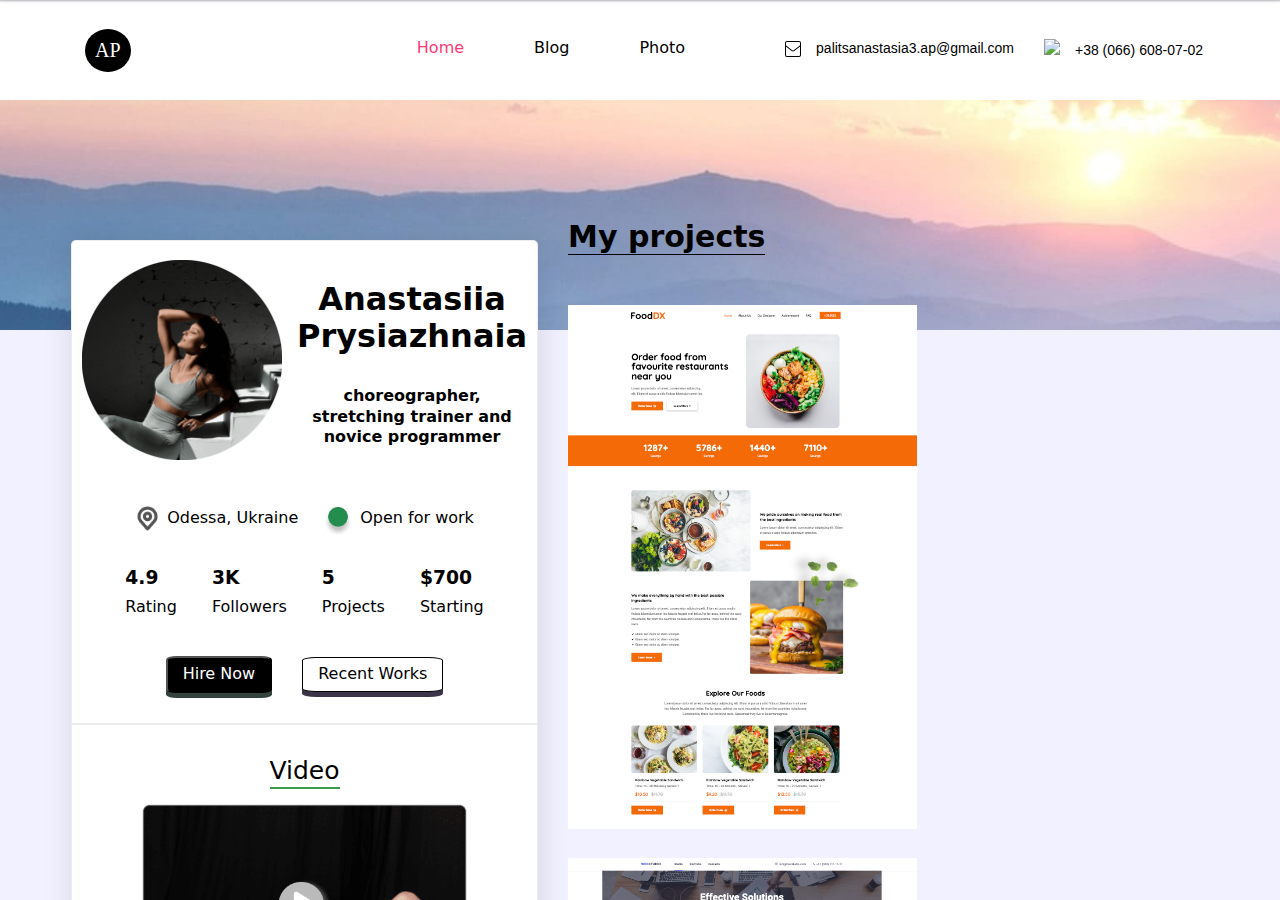
==== index.html @ 4d272695 "final 7.2" ====
<!DOCTYPE html>
<html lang="en">
  <head>
    <meta charset="UTF-8" />
    <meta http-equiv="X-UA-Compatible" content="IE=edge" />
    <meta name="viewport" content="width=device-width, initial-scale=1.0" />
    <link rel="stylesheet" href="./css/main.css" />
    <link
      rel="stylesheet"
      href="https://cdnjs.cloudflare.com/ajax/libs/modern-normalize/1.0.0/modern-normalize.min.css"
    />
    <title>MY BLOG</title>
    <link rel="preconnect" href="https://fonts.googleapis.com" />
    <link rel="preconnect" href="https://fonts.gstatic.com" crossorigin />
    <link
      href="https://fonts.googleapis.com/css2?family=Roboto:wght@400;500&display=swap"
      rel="stylesheet"
    />    
  </head>
  <body>
    <div class="wrapper">
      <header  class="header page-header">
        <div class="container burger-container container-header">
          <div class="container">
            <div class="container nav-container">
              <a href="./index.html" class="logo" >AP</a >
                <div class="menu">
                  <nav class="nav">
                    <ul class="nav-items">
                      <li class="nav-item">
                        <a class="nav-link active" href="./index.html"
                          >Home</a
                        >
                      </li>
                      <li class="nav-item">
                        <a class="nav-link" href="./blog.html">Blog</a>
                      </li>
                      <li class="nav-item">
                        <a class="nav-link" href="./photo.html">Photo</a>
                      </li>
                    </ul>
                  </nav>
                  <div class="contacts">
                    <ul class="contacts-icons">
                      <li class="contacts-icon">
                        <a
                          href="mailto:palitsanastasia3.ap@gmail.com"
                          class="contact-icon" >
                          <svg class="envelop icon" width="16" fill="#000000" viewBox="0 0 32.311 32.311" xmlns="http://www.w3.org/2000/svg"><g id="SVGRepo_bgCarrier" stroke-width="0"></g><g id="SVGRepo_iconCarrier"> <g transform="translate(-224.531 -194.157)"> <path d="M252.782,196.157a2.062,2.062,0,0,1,2.06,2.06v24.191a2.062,2.062,0,0,1-2.06,2.06H228.591a2.063,2.063,0,0,1-2.06-2.06V198.217a2.063,2.063,0,0,1,2.06-2.06h24.191m0-2H228.591a4.06,4.06,0,0,0-4.06,4.06v24.191a4.06,4.06,0,0,0,4.06,4.06h24.191a4.06,4.06,0,0,0,4.06-4.06V198.217a4.06,4.06,0,0,0-4.06-4.06Z"></path> <path d="M240.687,215.205a4.478,4.478,0,0,1-2.729-.922l-13.011-9.943,1.215-1.59,13.01,9.944a2.5,2.5,0,0,0,3.03,0l12.853-9.826,1.215,1.59-12.853,9.825A4.492,4.492,0,0,1,240.687,215.205Z"></path> </g> </g></svg>                
                          <span>palitsanastasia3.ap@gmail.com</span> </a>
                      </li>
                      <li class="contacts-icon">
                        <a href="tel:+380666080702" class="contact-icon">
                         <img class="icon" height="22" src="https://img.icons8.com/ios/50/null/apple-phone.png"/>
                          <span>
                            +38 (066) 608-07-02
                          </span> </a>
                      </li>
                    </ul>
                  </div>
                </div>
            </div>
            <!-- ---------------BURGER-------------------------- -->
            <div class="header-menu-container">
              <button
              class="menu-toggle js-open-menu"
              aria-expanded="false"
              aria-controls="mobile-menu"
            >
              <svg
                width="24"
                height="24"
                fill="currentColor"
                viewBox="0 0 20 20"
                xmlns="http://www.w3.org/2000/svg"
              >
                <path
                  fill-rule="evenodd"
                  d="M3 5a1 1 0 011-1h12a1 1 0 110 2H4a1 1 0 01-1-1zM3 10a1 1 0 011-1h12a1 1 0 110 2H4a1 1 0 01-1-1zM3 15a1 1 0 011-1h12a1 1 0 110 2H4a1 1 0 01-1-1z"
                  clip-rule="evenodd"
                ></path>
              </svg>
            </button>
            </div>
          <!-- ---------------BURGER-------------------------- --> 
          </div>
        </div>
      </header>
      <main class="bg-sun">
        <div class="container">
          <div class="flex-container">
          <section class="section-profile">
            <div class="profile-container">
              <div class="profile">
                <div class="header">
                  <div class="all-description">
                    <div class="flex">
                      <img src="./home/img/avatar.png" alt="avatar" class="avatar" width="200" height="200"/>
                      <div class="description">
                        <h1 class="name">Anastasiia Prysiazhnaia</h1>
                        <h4 class="job">choreographer, stretching trainer and novice programmer</h4>
                      </div>
                    </div>
                    <div class="block">
                      <div class="block-1">
                        <img
                          src="./home/icons/akar-icons_location.png"
                          alt="place"
                          class="local"
                        />
                        <p class="city">Odessa, Ukraine</p>
                      </div>
                      <div class="block-1">
                        <img
                          src="./home/icons/Ellipse 2.png"
                          alt="green circle"
                          class="condition"
                        />
                        <p class="work">Open for work</p>
                      </div>
                    </div>
                  </div>
                </div>
              </div>
              <div class="content-container">
                <div class="buttons">
                  <div class="b1">
                    <h3 class="n1">4.9</h3>
                    <p class="t1">Rating</p>
                  </div>
                  <div class="b1">
                    <h3 class="n1">3K</h3>
                    <p class="t1">Followers</p>
                  </div>
                  <div class="b1">
                    <h3 class="n1">5</h3>
                    <p class="t1">Projects</p>
                  </div>
                  <div class="b1">
                    <h3 class="n1">$700</h3>
                    <p class="t1">Starting</p>
                  </div>
                </div>
    
                <div class="btns">
                  <button type="button" class="hire" data-modal-open >Hire Now</button>
                 <a target="_blank" href="https://github.com/Anastasia-front?tab=repositories"> <button class="recent" type="button">Recent Works</button></a>
                </div>
                <div class="video-about">
                  <h3 class="title" id="video">Video</h3>
                  <a href="#" onclick="return false;">
                    <div class="img">
                      <img src="./home/img/under-vid.png" alt="background" class="img1"/>
                      <img src="./home/icons/Ellipse 1.png" alt="grey round" class="round" />
                      <img src="./home/icons/bi_play-fill.png" alt="play" class="triangle" />
                    </div>
                  </a>
                  <h3 class="title">About me</h3>
                  <p class="text">
                    I recently decided to end my career as a choreographer and
                    decided to start a new stage in my life that will give me
                    everything I want: a fixed work schedule, decent pay, career
                    opportunities and most importantly, an occupation that I
                    enjoy. <b><a href="./about.html">Read More</a> </b>
                  </p>
                </div>
                <div class="contacts">
                  <h3 class="title">Contact me</h3>
                  <div class="contact">
                     <div class="phone contacts-icon">
                      <a href="tel:+380666080702" class="contact-icon">
                        <img class="icon" height="22" src="https://img.icons8.com/ios/50/null/apple-phone.png"/>
                        <span>
                          +38 (066) 608-07-02
                        </span> </a>
                  </div>
                  <div class="email contacts-icon">
                    <a
                          href="mailto:palitsanastasia3.ap@gmail.com"
                          class="contact-icon" >
                          <svg class="icon" width="16" fill="#000000" viewBox="0 0 32.311 32.311" xmlns="http://www.w3.org/2000/svg"><g id="SVGRepo_bgCarrier" stroke-width="0"></g><g id="SVGRepo_iconCarrier"> <g transform="translate(-224.531 -194.157)"> <path d="M252.782,196.157a2.062,2.062,0,0,1,2.06,2.06v24.191a2.062,2.062,0,0,1-2.06,2.06H228.591a2.063,2.063,0,0,1-2.06-2.06V198.217a2.063,2.063,0,0,1,2.06-2.06h24.191m0-2H228.591a4.06,4.06,0,0,0-4.06,4.06v24.191a4.06,4.06,0,0,0,4.06,4.06h24.191a4.06,4.06,0,0,0,4.06-4.06V198.217a4.06,4.06,0,0,0-4.06-4.06Z"></path> <path d="M240.687,215.205a4.478,4.478,0,0,1-2.729-.922l-13.011-9.943,1.215-1.59,13.01,9.944a2.5,2.5,0,0,0,3.03,0l12.853-9.826,1.215,1.59-12.853,9.825A4.492,4.492,0,0,1,240.687,215.205Z"></path> </g> </g></svg>                
                          <span>palitsanastasia3.ap@gmail.com</span> </a>
                  </div>
                  </div>
                  <div class="icons">
                    <a href="https://www.instagram.com/nastia_stretching/" target="_blank" rel="noopener noreferrer"  ><img class="pic" src="./home/icons/instagram.png" alt="label instagram"/></a>
                    <a href="https://t.me/nastia_stretching" target="_blank" rel="noopener noreferrer" > <img class="pic" src="./home/icons/telegram (1).png" alt="label telegram"  /></a>
                    <a href="https://api.whatsapp.com/send?phone=380666080702&text=%D0%94%D0%BE%D0%B1%D1%80%D1%8B%D0%B9%20%D0%B4%D0%B5%D0%BD%D1%8C%2C%20%D1%8F%20%D0%BF%D0%BE%20%D0%BF%D0%BE%D0%B2%D0%BE%D0%B4%D1%83..." target="_blank" rel="noopener noreferrer" ><img class="pic" src="./home/icons/whatsapp.png" alt="label whatsapp" /></a>
                    <a href="http://www.linkedin.com/in/%D0%B0%D0%BD%D0%B0%D1%81%D1%82%D0%B0%D1%81%D0%B8%D1%8F-%D0%BF%D1%80%D0%B8%D1%81%D1%8F%D0%B6%D0%BD%D0%B0%D1%8F-b425a517a" target="_blank" rel="noopener noreferrer" ><img class="pic" src="./home/icons/linkedin.png" alt="label linkedin" /></a>
                  </div>
                </div>
              </div>
            </div>
          </section>
          <section class="my-projects">
                <h4 class="my-projects__title">My projects</h4>
              <div class="projects-container">
                <a href="https://anastasia-front.github.io/Food-website/" target="_blank" rel="noopener noreferrer"  ><img src="./home/img/food-website.png" alt="another page" class="i"  /></a>
                <a href="https://anastasia-front.github.io/goit-markup-hw-07/" target="_blank" rel="noopener noreferrer" ><img src="./home/img/go-it.png" alt="lending page" class="i" /></a>
                <a href="./index-ess.html" target="_blank" rel="noopener noreferrer"  ><img src="./home/img/ess.png" alt="another page" class="i"  /></a>
                <a href="./adapt.html" target="_blank" rel="noopener noreferrer" ><img src="./home/img/Untitled.png" alt="lending page" class="i" /></a>
              </div>
            </div>
          </section>
          <section class="spoiler one" >
            <div class="spoiler__container">
              <div class="spoiler__item ">
                <div class="spoiler__title">What qualities do I have? </div>
                <div class="spoiler__text"><p>Since childhood, I have been very executive, attentive, responsible. </p> <p>Already in adolescence, she was distinguished by punctuality and developed mental abilities.</p> <p> Working for 5 years as a choreographer, she organized events, had excellent contact with parents and children, and also led the team (taking into account the opinion of each member).</p> </div>
              </div>
              <div class="spoiler__item">
                <div class="spoiler__title">What aspirations do I have? </div>
                <div class="spoiler__text"><p>Since I have a constant desire to develop, I want to learn something new every day - that's why I took up the development of a new profession. </p> <p>I really like to understand how everything works and understand all the ins and outs to the smallest detail - that's why I succeed in any business.</p> </div>
              </div>
              <div class="spoiler__item">
                <div class="spoiler__title">What makes me different from other people who want an internship/vacancy? </div>
                <div class="spoiler__text"><p> Firstly, I really want to become a programmer - so I will make every effort to acquire the necessary knowledge at the initial stage (and then, of course, I will always learn and develop).</p> <p>Secondly, I have excellent self-discipline - therefore I am a completely autonomous employee in the future, because I am self-taught and found all the solutions to problems on my own without a mentor (therefore, the initial stages have unstructured code, do not meet writing standards - but I am going to solve and improve this issue next time). </p> </div>
              </div>
            </div>
          </section>
          </div>
        </div>
      </main> 
    </div>

  <div class="backdrop is-hidden" data-modal>
    <div class="modal">
      <button class="close" type="button" data-modal-close>
        <svg fill="#000" height="20px" width="20px" version="1.1" id="Layer_1" xmlns="http://www.w3.org/2000/svg" xmlns:xlink="http://www.w3.org/1999/xlink" viewBox="0 0 512 512" enable-background="new 0 0 512 512" xml:space="preserve" stroke="#000"><g id="SVGRepo_bgCarrier" stroke-width="0"></g><g id="SVGRepo_iconCarrier"> <path d="M512,42.7L469.3,0l-128,128V0l-64,64l-0.1,170.8l170.8-0.1l64-64H384L512,42.7z M0,341.3h128L0,469.3L42.7,512l128-128v128 l64-64l0.1-170.8L64,277.3L0,341.3z"></path> </g></svg>
      </button>
        <h3 class="title">Your notification has been sent to me - I will be glad to be interviewed by you soon!) </h3>
    </div>
  </div>
  <script src="./js/modal.js"></script>
 <!-- ---------------BURGER-------------------------- -->

  <div class="menu-container js-menu-container" id="mobile-menu">
      <button class="menu-toggle js-close-menu">
        <svg fill="#000" height="20px" width="20px" version="1.1" id="Layer_1" xmlns="http://www.w3.org/2000/svg" xmlns:xlink="http://www.w3.org/1999/xlink" viewBox="0 0 512 512" enable-background="new 0 0 512 512" xml:space="preserve" stroke="#000"><g id="SVGRepo_bgCarrier" stroke-width="0"></g><g id="SVGRepo_iconCarrier"> <path d="M512,42.7L469.3,0l-128,128V0l-64,64l-0.1,170.8l170.8-0.1l64-64H384L512,42.7z M0,341.3h128L0,469.3L42.7,512l128-128v128 l64-64l0.1-170.8L64,277.3L0,341.3z"></path> </g></svg>
      </button>
      <ul class="mobile-menu">
        <li> 
          <ul class="burger-nav-items">
            <li class="burger-nav-item">
              <a href="./index.html" class="mobile-menu active">Home</a>
            </li>
            <li class="burger-nav-item">
              <a href="./blog.html" class="mobile-menu">Blog</a>
            </li>
            <li class="burger-nav-item">
              <a href="./photo.html" class="mobile-menu">Photo</a>
            </li>
          </ul>
        </li>
        <li>
          <ul class="burger-contacts-icons">
            <li class="burger-contacts-icon">
              <a href="tel:+380666080702" class="contact-icon">
                <img class="icon" height="24" src="https://img.icons8.com/ios/50/null/apple-phone.png"/>
                <span>
                  +38 (066) 608-07-02
                </span> </a></li>
            <li class="burger-contacts-icon">
              <a
                href="mailto:palitsanastasia3.ap@gmail.com"
                class="contact-icon"
                >
                <svg class="icon" width="18" fill="#000000" viewBox="0 0 32.311 32.311" xmlns="http://www.w3.org/2000/svg"><g id="SVGRepo_bgCarrier" stroke-width="0"></g><g id="SVGRepo_iconCarrier"> <g transform="translate(-224.531 -194.157)"> <path d="M252.782,196.157a2.062,2.062,0,0,1,2.06,2.06v24.191a2.062,2.062,0,0,1-2.06,2.06H228.591a2.063,2.063,0,0,1-2.06-2.06V198.217a2.063,2.063,0,0,1,2.06-2.06h24.191m0-2H228.591a4.06,4.06,0,0,0-4.06,4.06v24.191a4.06,4.06,0,0,0,4.06,4.06h24.191a4.06,4.06,0,0,0,4.06-4.06V198.217a4.06,4.06,0,0,0-4.06-4.06Z"></path> <path d="M240.687,215.205a4.478,4.478,0,0,1-2.729-.922l-13.011-9.943,1.215-1.59,13.01,9.944a2.5,2.5,0,0,0,3.03,0l12.853-9.826,1.215,1.59-12.853,9.825A4.492,4.492,0,0,1,240.687,215.205Z"></path> </g> </g></svg>                
                <span>palitsanastasia3.ap@gmail.com</span> </a>
            </li>
          </ul>
        </li>
        <li>
          <ul class="burger-svg-icons">
            <li>
              <a href="https://www.instagram.com/nastia_stretching/" target="_blank" rel="noopener noreferrer" class="pic" ><img height="40" width="40" src="./home/icons/instagram.png" alt="label instagram"/></a>
            </li>
            <li>
              <a href="https://t.me/nastia_stretching" target="_blank" rel="noopener noreferrer" class="pic"> <img height="40" width="40" src="./home/icons/telegram (1).png" alt="label telegram"  /></a>
            </li>
            <li>
              <a href="https://api.whatsapp.com/send?phone=380666080702&text=%D0%94%D0%BE%D0%B1%D1%80%D1%8B%D0%B9%20%D0%B4%D0%B5%D0%BD%D1%8C%2C%20%D1%8F%20%D0%BF%D0%BE%20%D0%BF%D0%BE%D0%B2%D0%BE%D0%B4%D1%83..." target="_blank" rel="noopener noreferrer" class="pic"><img height="40" width="40" src="./home/icons/whatsapp.png" alt="label whatsapp" /></a>
            </li>
            <li>
              <a href="http://www.linkedin.com/in/%D0%B0%D0%BD%D0%B0%D1%81%D1%82%D0%B0%D1%81%D0%B8%D1%8F-%D0%BF%D1%80%D0%B8%D1%81%D1%8F%D0%B6%D0%BD%D0%B0%D1%8F-b425a517a" target="_blank" rel="noopener noreferrer" class="pic"><img height="40" width="40" src="./home/icons/linkedin.png" alt="label linkedin" /></a>
            </li>
          </ul>
        </li>
      </ul>
  </div>

  <script
    defer
    src="https://cdnjs.cloudflare.com/ajax/libs/body-scroll-lock/3.1.5/bodyScrollLock.min.js"
    integrity="sha512-HowizSDbQl7UPEAsPnvJHlQsnBmU2YMrv7KkTBulTLEGz9chfBoWYyZJL+MUO6p/yBuuMO/8jI7O29YRZ2uBlA=="
    crossorigin="anonymous"
  ></script>
  <script defer src="js/mobile-menu.js"></script>
<!-- ---------------BURGER-------------------------- -->
  <script src="https://ajax.googleapis.com/ajax/libs/jquery/2.2.0/jquery.min.js"></script>
  <script src="./js/jquery.js"></script>
  </body>
</html>
---- css/main.css ----
.local {
  width: 25px;
}

.condition {
  width: 30px;
  margin-top: 7px;
}

.m1 {
  margin-top: 3px;
}

.flex-container {
  display: flex;
}

.section-profile,
.my-projects {
  margin-top: 10vh;
}

.section-profile {
  padding: 50px 0;
  max-width: -webkit-min-content;
  max-width: -moz-min-content;
  max-width: min-content;
}

.profile-container {
  display: flex;
  flex-direction: column;
  align-items: center;
  background-color: white;
  min-width: 300px;
  border: 1px solid rgba(0, 0, 0, 0.07);
  box-shadow: 2px 6px 31px rgba(0, 0, 0, 0.12);
  border-radius: 5px;
}

.flex,
.block,
.buttons {
  display: flex;
  justify-content: center;
  align-items: center;
  gap: 15px;
  padding: 10px;
}

.block-1 {
  display: flex;
  justify-content: center;
  align-items: center;
  padding: 10px 5px;
  gap: 7px;
}

.description,
.content-container .b1 {
  display: flex;
  flex-direction: column;
  gap: 10px;
}
.description .name,
.content-container .b1 .name {
  margin-top: 30px;
  text-align: center;
}
.description .job,
.content-container .b1 .job {
  line-height: 1.3;
  text-align: center;
}

.content-container {
  gap: 15px;
}

.b1 {
  padding: 0 10px;
}

.btns {
  display: flex;
  justify-content: center;
  align-items: center;
  gap: 30px;
  margin: 30px 0;
}
.btns .hire {
  padding: 7px 15px;
  background: #000;
  color: #fff;
  border-radius: 10%;
  box-shadow: 0 5px 0px #34443c;
}
.btns .hire:hover {
  top: 2px;
  box-shadow: 0 3px 0px #3c354a;
  background-color: #868686;
  color: #fff;
}
.btns .recent {
  padding: 7px 15px;
  background: #fff;
  border: 1px solid #000;
  color: #000;
  border-radius: 10%;
  box-shadow: 0 5px 0px #3c354a;
}
.btns .recent:hover {
  top: 2px;
  box-shadow: 0 3px 0px #34443c;
  background-color: #cfcfcf;
}

.video-about {
  display: flex;
  flex-direction: column;
  align-items: center;
  gap: 15px;
  padding: 20px 0;
  border-top: 2px solid var(--border);
  border-bottom: 2px solid var(--border);
}
.video-about .text {
  padding: 0 20px 20px;
}
.video-about .text b:active, .video-about .text b:hover, .video-about .text b:focus {
  text-decoration: underline;
}
.video-about a img:active, .video-about a img:hover, .video-about a img:focus {
  border-radius: 7px;
}

.img {
  position: relative;
  display: flex;
  justify-content: center;
  align-items: center;
}

.img1 {
  width: 70%;
  z-index: 1;
}

.round,
.triangle {
  position: absolute;
  top: 50%;
  left: 50%;
  transform: translate(-50%, -50%);
  z-index: 2;
  width: 55px;
}

.triangle {
  width: 45px;
}

.content-container .contacts,
.content-container .contact {
  margin: 30px 20px;
  display: flex;
  flex-direction: column;
  align-items: center;
  gap: 10px;
}
.content-container .contacts .title,
.content-container .contact .title {
  text-align: center;
}
.content-container .contacts .phone,
.content-container .contacts .email,
.content-container .contact .phone,
.content-container .contact .email {
  display: flex;
  gap: 10px;
  justify-content: start;
}
.content-container .contacts .icons,
.content-container .contact .icons {
  display: flex;
  gap: 30px;
  justify-content: center;
}

.icons .pic {
  width: 35px;
}

.contact-icon .envelop {
  margin-top: 2px;
}

.phone .svg-phone {
  margin-left: -3px;
}

.video-about .title {
  border-bottom: 2px solid var(--grass-green);
}

.contacts .title {
  border-bottom: 3px solid var(--grass-green);
  margin: 0;
  width: 130px;
}

.my-projects {
  display: flex;
  flex-direction: column;
  gap: 10px;
  justify-content: start;
  align-items: flex-start;
  margin-left: 30px;
}

.projects-container a img:active, .projects-container a img:hover, .projects-container a img:focus {
  border-radius: 0;
}

.my-projects__title {
  border-bottom: 1px solid var(--black);
  font-size: 25px;
}

.projects-container {
  display: flex;
  gap: 29px;
  justify-content: start;
  align-items: center;
  flex-wrap: wrap;
}
.projects-container a {
  flex-basis: calc((100% - 50px) / 2);
}

.spoiler {
  margin: 50px 0 0 30px;
  width: 87.7%;
  padding-bottom: 70px;
}

.spoiler__container {
  border: 1px solid #000;
  padding: 1vw;
  margin: 0 auto;
}

.spoiler__item {
  margin: 1vw 0;
}

.spoiler__title {
  font-family: serif;
  font-size: 1.7rem;
  line-height: 2rem;
  position: relative;
  padding: 0 0 0 7%;
  cursor: pointer;
}

.spoiler__title::before,
.spoiler__title::after {
  content: "";
  width: 3%;
  height: 1%;
  background-color: #000;
  position: absolute;
  top: 20px;
}

.spoiler__title::before {
  transform: rotate(40deg);
  left: 0;
}

.spoiler__title::after {
  transform: rotate(-40deg);
  left: 2.2%;
}

.spoiler__text {
  display: none;
  padding: 3% 0 0 0;
}

.spoiler__text p {
  text-indent: 5%;
  padding: 1%;
  font-family: Verdana, Geneva, Tahoma, sans-serif;
}

.spoiler__title.spoiler-active {
  color: #145635;
  text-shadow: rgba(52, 68, 60, 0.3647058824) 3px 3px 7px;
}

.spoiler__title.spoiler-active::before,
.spoiler__title.spoiler-active::after {
  background-color: #26985f;
  box-shadow: #34443c 3px 3px 7px;
}

.spoiler__title.spoiler-active::before {
  transform: rotate(-40deg);
}

.spoiler__title.spoiler-active::after {
  transform: rotate(40deg);
}

@media screen and (max-width: 427px) {
  .section-profile {
    width: 280px;
  }
  .flex,
.block {
    flex-direction: column;
    gap: 3px;
  }
  .buttons {
    flex-wrap: wrap;
    gap: 10px;
  }
  .buttons .b1 {
    flex-basis: calc((100% - 90px) / 2);
  }
  .description {
    gap: 20px;
  }
  .name,
.job {
    margin: 0;
  }
  .block-1 {
    padding: 0;
  }
  .video-about {
    margin: 0 6px;
  }
  .video-about .text {
    width: 90%;
  }
}
@media screen and (max-width: 767px) {
  .flex-container {
    flex-direction: column;
    gap: 0;
  }
  .i {
    width: 330px;
  }
}
@media screen and (min-width: 768px) {
  .my-projects {
    margin-top: 80px;
  }
  .i {
    width: 349px;
  }
  .spoiler {
    margin: -1000px 0 0 1px;
    width: 52.5%;
    padding-bottom: 800px;
  }
}
@media screen and (min-width: 100px) and (max-width: 428px) {
  .i {
    width: 280px;
  }
  .spoiler {
    width: 100%;
    margin: 30px 0 0 0;
  }
}
@media screen and (min-width: 1200px) {
  .my-projects {
    margin-top: 80px;
  }
  .my-projects__title {
    font-size: 30px;
  }
  .spoiler {
    margin: -30px 0 0 1px;
    width: 99.8%;
    padding-bottom: 50px;
  }
}
@media screen and (max-width: 427px) {
  .my-projects {
    margin: 0;
  }
  .i {
    width: 300px;
  }
}
@media screen and (min-width: 428px) and (max-width: 767px) {
  .my-projects {
    margin: 0 3px;
  }
  .i {
    width: 370px;
  }
  .spoiler {
    margin: 50px 0 0 3px;
    width: 98.4%;
    padding-bottom: 70px;
  }
}
.header.blog {
  background: var(--bg-violet);
}

.grid {
  margin-top: 100px;
  display: flex;
  flex-direction: column;
  gap: 30px;
  align-items: start;
}
@media screen and (min-width: 768px) {
  .grid {
    margin-top: 50px;
  }
}
.grid a img:active, .grid a img:hover, .grid a img:focus {
  border-radius: 12px;
}

@media screen and (min-width: 768px) {
  .grid__header {
    font-size: 40px;
  }
}

.grid__big .image {
  width: 100%;
}
@media screen and (min-width: 768px) {
  .grid__big {
    display: flex;
    gap: 30px;
  }
  .grid__big .image {
    width: 106%;
  }
  .grid__big .main__text {
    margin-left: 30px;
  }
}
@media screen and (min-width: 1200px) {
  .grid__big .image {
    width: 110%;
  }
  .grid__big .main__text {
    margin: 0px 70px;
    width: 40%;
  }
}

.items__img {
  width: 100%;
}

@media screen and (min-width: 1200px) {
  .text__data {
    font-size: 20px;
    margin: 30px 0;
  }
  .text__title.title {
    font-size: 35px;
    margin-bottom: 20px;
  }
  .text__subtitle {
    font-size: 25px;
  }
}
/* --------------------BLOCKS---------------------------- */
.data {
  color: #888888;
  text-transform: uppercase;
}

.title {
  font-size: 24px;
  font-weight: 500;
  margin-top: 10px;
  line-height: 1.3;
}
@media screen and (min-width: 768px) {
  .title {
    padding: 0;
  }
}
@media screen and (min-width: 1200px) {
  .title {
    font-size: 25px;
  }
}

.subtitle {
  color: #888888;
  margin: 10px 0 30px 0;
  padding: 10px 0 0 0;
  line-height: 1.2;
}

.text {
  margin: 0;
  padding: 0;
}

@media screen and (min-width: 768px) {
  .items {
    display: flex;
    flex-wrap: wrap;
    gap: 20px;
  }
}

@media screen and (min-width: 768px) {
  .items__item {
    flex-basis: calc((100% - 20px) / 2);
  }
}
@media screen and (min-width: 1200px) {
  .items__item {
    flex-basis: calc((100% - 40px) / 3);
  }
}

.container .sidebar {
  position: fixed;
  top: 70px;
  left: 0px;
  width: 26%;
  height: 100vh;
  background: var(--light-green);
}
@media screen and (min-width: 428px) {
  .container .sidebar {
    width: 20%;
  }
}
@media screen and (min-width: 768px) {
  .container .sidebar {
    top: 100px;
    width: 22%;
  }
}
@media screen and (min-width: 1200px) {
  .container .sidebar {
    width: 20%;
  }
}

.sidebar__menu {
  margin: 7px 3px;
  margin-top: 60px;
}
@media screen and (min-width: 428px) {
  .sidebar__menu {
    margin: 10px 5px;
    margin-top: 50px;
  }
}
@media screen and (min-width: 768px) {
  .sidebar__menu {
    margin: 40px 10px;
  }
}
@media screen and (min-width: 1200px) {
  .sidebar__menu {
    margin: 55px 20px;
  }
}

.sidebar__link {
  font-family: serif;
  color: var(--green);
  font-size: 16px;
  text-transform: uppercase;
  line-height: 1.5;
  text-decoration: none;
}
.sidebar__link:active, .sidebar__link:hover, .sidebar__link:focus {
  color: var(--black);
  text-shadow: none;
}
@media screen and (min-width: 428px) {
  .sidebar__link {
    font-size: 20px;
    line-height: 1.7;
  }
}
@media screen and (min-width: 768px) {
  .sidebar__link {
    font-size: 25px;
    line-height: 2;
  }
}
@media screen and (min-width: 1200px) {
  .sidebar__link {
    font-size: 28px;
    line-height: 1.5;
  }
}

.photo-active {
  text-shadow: var(--text-shadow-black);
  color: var(--white);
  text-transform: uppercase;
}

.sidebar__list li:not(:last-child) {
  margin: 0 0 10px 0;
}
@media screen and (min-width: 428px) {
  .sidebar__list li:not(:last-child) {
    margin: 0 0 15px 0;
  }
}
@media screen and (min-width: 768px) {
  .sidebar__list li:not(:last-child) {
    margin: 0 0 20px 0;
  }
}
@media screen and (min-width: 1200px) {
  .sidebar__list li:not(:last-child) {
    margin: 0 0 30px 0;
  }
}

.sidebar__list {
  text-align: center;
  display: flex;
  flex-direction: column;
  gap: 90px;
}
@media screen and (min-width: 428px) {
  .sidebar__list {
    gap: 100px;
  }
}
@media screen and (min-width: 768px) {
  .sidebar__list {
    font-size: 25px;
  }
}
@media screen and (min-width: 1200px) {
  .sidebar__list {
    font-size: 30px;
  }
}
@media screen and (max-width: 600px) {
  .sidebar__list li {
    transform: rotate(-90deg);
  }
}

.header.blog {
  background: var(--bg-violet);
}

.photo__title {
  font-size: 30px;
  color: #890;
  text-shadow: 2px 1px black;
  margin: 80px 0 0 80px;
  border-bottom: 3px solid #890;
  padding-bottom: 15px;
}
@media screen and (min-width: 428px) {
  .photo__title {
    margin: 80px 0 0 110px;
  }
}
@media screen and (min-width: 768px) {
  .photo__title {
    font-size: 45px;
    margin: 10px 0 0 160px;
  }
}
@media screen and (min-width: 1200px) {
  .photo__title {
    font-size: 50px;
    margin: 7px 0 0 220px;
  }
}

.photo__subtitle {
  color: rgb(169, 185, 41);
  font-size: 25px;
  text-shadow: 2px 1px rgb(75, 75, 75);
  margin: 10px 0 0 80px;
  padding-bottom: 15px;
  border-bottom: 2px solid rgb(169, 185, 41);
}
@media screen and (min-width: 428px) {
  .photo__subtitle {
    margin: 10px 0 0 110px;
  }
}
@media screen and (min-width: 768px) {
  .photo__subtitle {
    font-size: 35px;
    margin: 10px 0 0 160px;
  }
}
@media screen and (min-width: 1200px) {
  .photo__subtitle {
    font-size: 40px;
    margin: 10px 0 0 220px;
  }
}

.gallery__subtitle {
  margin: 20px 0 20px 10px;
  padding: 5px 0;
  text-align: center;
  text-transform: uppercase;
  color: rgb(204, 213, 131);
  font-size: 15px;
  text-shadow: 1px 0px gray;
  border-top: 2px solid rgb(169, 185, 41);
  border-bottom: 2px solid rgb(169, 185, 41);
}
@media screen and (min-width: 768px) {
  .gallery__subtitle {
    margin: 20px 0 20px 5px;
    font-size: 25px;
  }
}
@media screen and (min-width: 1200px) {
  .gallery__subtitle {
    margin: 20px 0 20px 15px;
    font-size: 30px;
  }
}

.photo {
  margin: 70px 0 10px 0;
}
@media screen and (min-width: 428px) {
  .photo {
    margin: 20px 0 15px -45px;
    padding-top: 10px;
    width: 120%;
  }
}
@media screen and (min-width: 768px) {
  .photo {
    margin: 30px 0 20px 0;
    width: 100%;
  }
}
@media screen and (min-width: 1200px) {
  .photo {
    margin: 50px 0 30px 0;
  }
}

.photo__gallery {
  margin: 0 5px 0 75px;
}
@media screen and (min-width: 428px) {
  .photo__gallery {
    margin: 0 5px 0 105px;
  }
}
@media screen and (min-width: 768px) {
  .photo__gallery {
    margin: 0 5px 0 155px;
  }
}
@media screen and (min-width: 1200px) {
  .photo__gallery {
    margin: 0 5px 0 205px;
  }
}

.gallery__items {
  display: grid;
  gap: 5px;
}
@media screen and (min-width: 428px) {
  .gallery__items {
    gap: 7px;
  }
}
@media screen and (min-width: 768px) {
  .gallery__items {
    gap: 10px;
    grid-template-columns: repeat(auto-fit, minmax(200px, 1fr));
  }
}
@media screen and (min-width: 1200px) {
  .gallery__items {
    gap: 12px;
    grid-template-columns: repeat(auto-fit, minmax(300px, 1fr));
  }
}

.gallery__item img {
  width: 100%;
  height: 100%;
  -o-object-fit: cover;
     object-fit: cover;
}

.container {
  width: 100vw;
  max-width: 320px;
  margin: 0 auto;
  padding: 0 10px;
}
@media screen and (min-width: 428px) {
  .container {
    max-width: 396px;
  }
}
@media screen and (min-width: 768px) {
  .container {
    max-width: 736px;
  }
}
@media screen and (min-width: 1200px) {
  .container {
    max-width: 1158px;
  }
}

.wrapper {
  width: 100vw;
  height: 100vh;
  overflow: auto;
}

body {
  font-size: 16px;
  font-style: normal;
  font-weight: 400;
  margin: 0 auto;
}

header {
  position: fixed;
  top: 0;
  left: 0;
  z-index: 998;
  height: 100px;
  width: 100vw;
  background: var(--white);
}
@media screen and (max-width: 768px) {
  header {
    height: 70px;
  }
}

main {
  padding-top: 100px;
}
@media screen and (max-width: 768px) {
  main {
    padding-top: 0px;
  }
}

.bg-sun {
  background: var(--bg-violet) url(./../home/img/sun.jpeg) 0 0/100% auto no-repeat;
}
@media screen and (max-width: 768px) {
  .bg-sun {
    background: var(--bg-violet);
  }
}

:active,
:hover,
:focus {
  outline: 0;
  outline-offset: 0;
  transition: all var(--main-transition);
}

li {
  list-style: none;
}

a {
  text-decoration: none;
  margin: 0;
  padding: 0;
  cursor: pointer;
  color: var(--black);
}
a:active, a:hover, a:focus {
  color: var(--white);
  text-shadow: var(--text-shadow-black);
}
a:active svg:active, a:active svg:hover, a:active svg:focus, a:hover svg:active, a:hover svg:hover, a:hover svg:focus, a:focus svg:active, a:focus svg:hover, a:focus svg:focus {
  border-radius: 20%;
  box-shadow: 7px 0px 7px rgba(0, 0, 0, 0.55), -7px 0px 7px rgba(0, 0, 0, 0.55);
}
a img:active, a img:hover, a img:focus {
  box-shadow: var(--box-shadow);
  border-radius: 50%;
}

a span {
  font-size: 14px;
  font-family: "Arial", sans-serif;
}

button {
  cursor: pointer;
}

img {
  display: block;
  margin: 0;
}

h1,
h2,
h3,
p,
ul {
  margin: 0;
  padding: 0;
}

.container-header > .container {
  display: flex;
  justify-content: space-between;
  align-items: center;
}

.nav-container {
  display: flex;
  justify-content: space-between;
  align-items: center;
  height: 70px;
  margin: 15px 0;
  gap: 70px;
}
@media screen and (max-width: 768px) {
  .nav-container {
    margin: 0;
  }
}
.nav-container .logo {
  padding: 10px;
  font-size: 20px;
  font-family: serif;
  background-color: var(--black);
  color: var(--white);
  border-radius: 50%;
  display: flex;
  justify-content: center;
  align-items: center;
}
.nav-container .menu {
  display: flex;
  gap: 100px;
  padding: 0;
  margin: 0;
}
@media screen and (max-width: 767px) {
  .nav-container .menu {
    display: none;
  }
}

.nav-items {
  display: flex;
  gap: 70px;
}

.contacts-icons {
  display: flex;
  gap: 30px;
}

@media screen and (max-width: 1199px) {
  .contacts-icons {
    flex-direction: column;
    row-gap: 10px;
  }
}

.contacts-icon:active .icon, .contacts-icon:hover .icon, .contacts-icon:focus .icon {
  border-radius: 20%;
  box-shadow: 7px 0px 7px rgba(0, 0, 0, 0.55), -7px 0px 7px rgba(0, 0, 0, 0.55);
}

:root {
  --white: #fff;
  --black: #000;
  --pink: #ffeded;
  --active: #ff3877;
  --grey: rgb(45, 45, 45);
  --green: rgb(24, 78, 34);
  --grass-green: rgb(56, 158, 74);
  --light-green: rgb(234, 244, 155);
  --bg-violet: rgb(241, 241, 255);
  --text-shadow-pink: 1px 1px 1px rgba(255, 220, 230),
    -1px -1px 1px rgba(255, 220, 230), 1px 1px 1px rgba(255, 220, 230),
    -3px 7px 7px rgba(255, 220, 230);
  --text-shadow-white: 2px 2px 3px rgba(255, 255, 255, 0.7),
    -2px -2px 3px rgba(255, 255, 255, 0.7),
    2px -2px 3px rgba(255, 255, 255, 0.7), -2px 2px 3px rgba(255, 255, 255, 0.7);
  --text-shadow-black: 2px 2px 3px rgba(0, 0, 0, 0.7),
    -2px -2px 3px rgba(0, 0, 0, 0.7), 2px -2px 3px rgba(0, 0, 0, 0.7),
    -2px 2px 3px rgba(0, 0, 0, 0.7);
  --border: rgba(0, 0, 0, 0.077);
  --box-shadow: 0px 2px 1px rgba(46, 47, 66, 0.7),
    0px 1px 1px rgba(46, 47, 66, 0.7), 0px 1px 6px rgba(46, 47, 66, 0.7);
  --main-transition: 200ms cubic-bezier(0.3, 1, 0.1, 2);
}

.burger-container {
  min-width: 320px;
  max-width: 1170px;
}

.page-header .burger-container {
  min-height: 80px;
  display: flex;
  align-items: center;
  justify-content: space-between;
}

@media screen and (min-width: 767px) {
  .header-menu-container {
    display: none;
  }
}
.header-menu-container .menu-toggle {
  position: absolute;
  top: 16px;
  right: 16px;
}

.menu-toggle {
  position: absolute;
  top: 36px;
  right: 36px;
  min-height: 40px;
  min-width: 40px;
  display: flex;
  align-items: center;
  justify-content: center;
  color: var(--black);
  margin: 0;
  padding: 0;
  background-color: transparent;
  cursor: pointer;
  border: none;
  border-radius: 50%;
  outline: none;
}
.menu-toggle:hover, .menu-toggle:focus {
  background-color: rgba(0, 0, 0, 0.1);
  margin-left: 20px;
}
@media screen and (min-width: 768px) {
  .menu-toggle {
    display: none;
  }
}

.menu-container {
  position: fixed;
  top: 0;
  left: 0;
  width: 100vw;
  height: 100vh;
  padding-top: 60px;
  margin-bottom: 40px;
  background: var(--pink);
  box-shadow: 0px 2px 1px rgba(46, 47, 66, 0.08), 0px 1px 1px rgba(46, 47, 66, 0.16), 0px 1px 6px rgba(46, 47, 66, 0.08);
  z-index: 999;
  overflow: scroll;
  transform: translateY(-100%);
  transition: transform 250ms ease-in-out;
}

.menu-container.is-open {
  transform: translateY(0);
}

.mobile-menu {
  padding: 0;
  margin: 0;
  list-style: none;
  display: flex;
  flex-direction: column;
  gap: 100px;
}
.mobile-menu .active {
  color: var(--active);
}

.burger-nav-items {
  display: flex;
  flex-direction: column;
  gap: 30px;
  margin-top: 50px;
  margin-left: 15%;
}

.active {
  color: var(--active);
}

.burger-nav-item {
  font-size: 36px;
  line-height: 1.11;
}
.burger-nav-item .mobile-menu:active,
.burger-nav-item .mobile-menu:hover,
.burger-nav-item .mobile-menu:focus {
  text-shadow: var(--text-shadow-pink);
  color: var(--grey);
}

.burger-svg-icon-close {
  position: absolute;
  top: 0;
  right: 0;
  width: 60px;
  height: 60px;
}

.burger-contacts-icons {
  display: flex;
  flex-direction: column;
  gap: 35px;
  align-items: flex-start;
  margin-left: 15%;
}
.burger-contacts-icons span {
  font-size: 18px;
}

.burger-contacts-icon:active .icon, .burger-contacts-icon:hover .icon, .burger-contacts-icon:focus .icon {
  border-radius: 20%;
  box-shadow: 7px 0px 7px rgba(0, 0, 0, 0.55), -7px 0px 7px rgba(0, 0, 0, 0.55);
}

.contact-icon {
  font-size: 20px;
  display: flex;
  justify-content: center;
  align-items: center;
  gap: 15px;
}

.burger-svg-icons {
  display: flex;
  gap: 30px;
  justify-content: flex-end;
  margin: 0 10% 0 0;
}

.burger-svg-icon-link {
  display: flex;
  justify-content: center;
  align-items: center;
  gap: 56px;
  border-radius: 50%;
  width: 40px;
  height: 40px;
}

.backdrop {
  position: fixed;
  top: 0;
  left: 0;
  width: 100vw;
  height: 100vh;
  background-color: rgba(46, 47, 66, 0.4);
  opacity: 1;
  transition: opacity var(--main-transition);
  z-index: 999;
}

body .backdrop {
  overflow: hidden;
}

.backdrop.is-hidden {
  opacity: 0;
  pointer-events: none;
  visibility: hidden;
}

.backdrop.is-hidden.modal {
  transform: translate(-50%, -50%);
}

.modal {
  z-index: 1000;
  position: absolute;
  top: 55%;
  left: 50%;
  transform: translate(-50%, -50%);
  transition: transform var(--main-transition);
  width: 300px;
  height: 300px;
  overflow: scroll;
  background-color: var(--pink);
  box-shadow: 0px 1px 1px rgba(0, 0, 0, 0.14), 0px 1px 3px rgba(0, 0, 0, 0.12), 0px 2px 1px rgba(0, 0, 0, 0.2);
  border-radius: 3px;
}

.close {
  position: absolute;
  top: 20px;
  right: 10px;
  background-color: var(--modal-color);
  border-style: none;
}

.icon-close:active, .icon-close:hover, .icon-close:focus {
  box-shadow: 3px 3px 7px rgba(0, 0, 0, 0.14), -3px -3px 7px rgba(0, 0, 0, 0.12), 3px -3px 7px rgba(0, 0, 0, 0.2);
  border-radius: 50%;
}

.modal .title {
  font-family: "Lucida Sans", "Lucida Sans Regular", "Lucida Grande", "Lucida Sans Unicode", Geneva, Verdana, sans-serif;
  margin: 50px;
  margin-bottom: 0;
}

.about {
  font-family: "Roboto", sans-serif;
  font-size: 20px;
  font-weight: normal;
  line-height: 1.7;
  padding: 20px 30px;
  margin: 50px 20px;
  background: var(--bg-violet);
  border: 3px solid var(--grey);
}
@media screen and (min-width: 428px) {
  .about {
    margin: 50px 70px;
    padding: 20px 50px;
  }
}
.about .title {
  text-transform: uppercase;
  border-bottom: 2px solid #000;
  text-align: center;
  margin: 30px 0;
  padding-bottom: 10px;
}
.about p {
  text-indent: 25px;
}/*# sourceMappingURL=main.css.map */
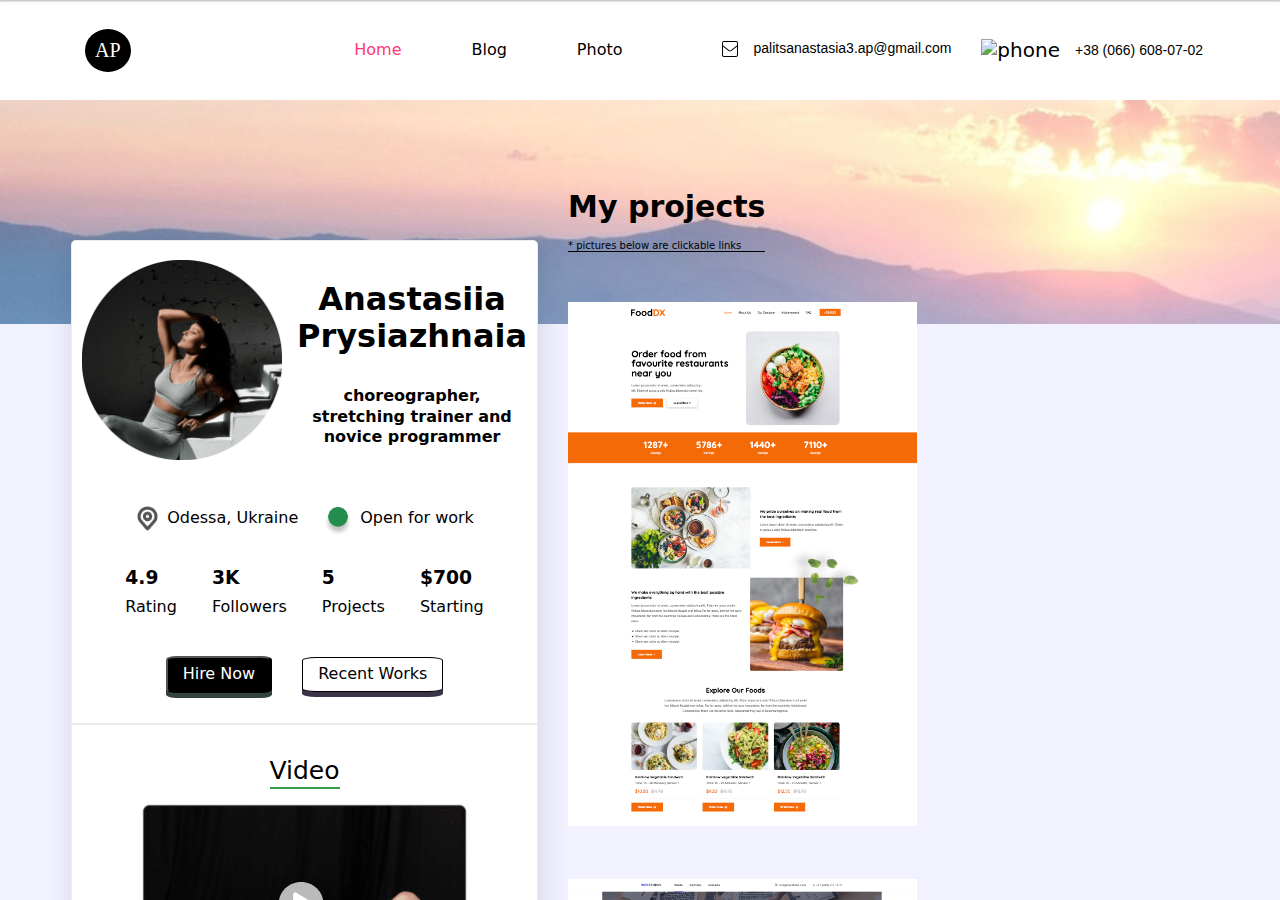
==== commit 9e8d093f: "many editions" ====
--- a/index.html
+++ b/index.html
@@ -15,231 +15,424 @@
     <link
       href="https://fonts.googleapis.com/css2?family=Roboto:wght@400;500&display=swap"
       rel="stylesheet"
-    />    
+    />
   </head>
   <body>
     <div class="wrapper">
-      <header  class="header page-header">
+      <header class="header page-header">
         <div class="container burger-container container-header">
           <div class="container">
             <div class="container nav-container">
-              <a href="./index.html" class="logo" >AP</a >
-                <div class="menu">
-                  <nav class="nav">
-                    <ul class="nav-items">
-                      <li class="nav-item">
-                        <a class="nav-link active" href="./index.html"
-                          >Home</a
+              <a href="./index.html" class="logo">AP</a>
+              <div class="menu">
+                <nav class="nav">
+                  <ul class="nav-items">
+                    <li class="nav-item">
+                      <a class="nav-link active" href="./index.html">Home</a>
+                    </li>
+                    <li class="nav-item">
+                      <a class="nav-link" href="./blog.html">Blog</a>
+                    </li>
+                    <li class="nav-item">
+                      <a class="nav-link" href="./photo.html">Photo</a>
+                    </li>
+                  </ul>
+                </nav>
+                <div class="contacts">
+                  <ul class="contacts-icons">
+                    <li class="contacts-icon">
+                      <a
+                        href="mailto:palitsanastasia3.ap@gmail.com"
+                        class="contact-icon"
+                      >
+                        <svg
+                          class="envelop icon"
+                          width="16"
+                          fill="#000000"
+                          viewBox="0 0 32.311 32.311"
+                          xmlns="http://www.w3.org/2000/svg"
                         >
-                      </li>
-                      <li class="nav-item">
-                        <a class="nav-link" href="./blog.html">Blog</a>
-                      </li>
-                      <li class="nav-item">
-                        <a class="nav-link" href="./photo.html">Photo</a>
-                      </li>
-                    </ul>
-                  </nav>
-                  <div class="contacts">
-                    <ul class="contacts-icons">
-                      <li class="contacts-icon">
-                        <a
-                          href="mailto:palitsanastasia3.ap@gmail.com"
-                          class="contact-icon" >
-                          <svg class="envelop icon" width="16" fill="#000000" viewBox="0 0 32.311 32.311" xmlns="http://www.w3.org/2000/svg"><g id="SVGRepo_bgCarrier" stroke-width="0"></g><g id="SVGRepo_iconCarrier"> <g transform="translate(-224.531 -194.157)"> <path d="M252.782,196.157a2.062,2.062,0,0,1,2.06,2.06v24.191a2.062,2.062,0,0,1-2.06,2.06H228.591a2.063,2.063,0,0,1-2.06-2.06V198.217a2.063,2.063,0,0,1,2.06-2.06h24.191m0-2H228.591a4.06,4.06,0,0,0-4.06,4.06v24.191a4.06,4.06,0,0,0,4.06,4.06h24.191a4.06,4.06,0,0,0,4.06-4.06V198.217a4.06,4.06,0,0,0-4.06-4.06Z"></path> <path d="M240.687,215.205a4.478,4.478,0,0,1-2.729-.922l-13.011-9.943,1.215-1.59,13.01,9.944a2.5,2.5,0,0,0,3.03,0l12.853-9.826,1.215,1.59-12.853,9.825A4.492,4.492,0,0,1,240.687,215.205Z"></path> </g> </g></svg>                
-                          <span>palitsanastasia3.ap@gmail.com</span> </a>
-                      </li>
-                      <li class="contacts-icon">
-                        <a href="tel:+380666080702" class="contact-icon">
-                         <img class="icon" height="22" src="https://img.icons8.com/ios/50/null/apple-phone.png"/>
-                          <span>
-                            +38 (066) 608-07-02
-                          </span> </a>
-                      </li>
-                    </ul>
-                  </div>
-                </div>
+                          <g stroke-width="0"></g>
+                          <g transform="translate(-224.531 -194.157)">
+                            <path
+                              d="M252.782,196.157a2.062,2.062,0,0,1,2.06,2.06v24.191a2.062,2.062,0,0,1-2.06,2.06H228.591a2.063,2.063,0,0,1-2.06-2.06V198.217a2.063,2.063,0,0,1,2.06-2.06h24.191m0-2H228.591a4.06,4.06,0,0,0-4.06,4.06v24.191a4.06,4.06,0,0,0,4.06,4.06h24.191a4.06,4.06,0,0,0,4.06-4.06V198.217a4.06,4.06,0,0,0-4.06-4.06Z"
+                            ></path>
+                            <path
+                              d="M240.687,215.205a4.478,4.478,0,0,1-2.729-.922l-13.011-9.943,1.215-1.59,13.01,9.944a2.5,2.5,0,0,0,3.03,0l12.853-9.826,1.215,1.59-12.853,9.825A4.492,4.492,0,0,1,240.687,215.205Z"
+                            ></path>
+                          </g>
+                        </svg>
+                        <span>palitsanastasia3.ap@gmail.com</span>
+                      </a>
+                    </li>
+                    <li class="contacts-icon">
+                      <a href="tel:+380666080702" class="contact-icon">
+                        <img
+                          class="icon"
+                          height="22"
+                          src="https://img.icons8.com/ios/50/null/apple-phone.png"
+                          alt="phone"
+                        />
+                        <span> +38 (066) 608-07-02 </span>
+                      </a>
+                    </li>
+                  </ul>
+                </div>
+              </div>
             </div>
-            <!-- ---------------BURGER-------------------------- -->
+            <!--BURGER-------------------------- -->
             <div class="header-menu-container">
               <button
-              class="menu-toggle js-open-menu"
-              aria-expanded="false"
-              aria-controls="mobile-menu"
-            >
-              <svg
-                width="24"
-                height="24"
-                fill="currentColor"
-                viewBox="0 0 20 20"
-                xmlns="http://www.w3.org/2000/svg"
+                class="menu-toggle js-open-menu"
+                aria-expanded="false"
+                aria-controls="mobile-menu"
               >
-                <path
-                  fill-rule="evenodd"
-                  d="M3 5a1 1 0 011-1h12a1 1 0 110 2H4a1 1 0 01-1-1zM3 10a1 1 0 011-1h12a1 1 0 110 2H4a1 1 0 01-1-1zM3 15a1 1 0 011-1h12a1 1 0 110 2H4a1 1 0 01-1-1z"
-                  clip-rule="evenodd"
-                ></path>
-              </svg>
-            </button>
+                <svg
+                  width="24"
+                  height="24"
+                  fill="currentColor"
+                  viewBox="0 0 20 20"
+                  xmlns="http://www.w3.org/2000/svg"
+                >
+                  <path
+                    fill-rule="evenodd"
+                    d="M3 5a1 1 0 011-1h12a1 1 0 110 2H4a1 1 0 01-1-1zM3 10a1 1 0 011-1h12a1 1 0 110 2H4a1 1 0 01-1-1zM3 15a1 1 0 011-1h12a1 1 0 110 2H4a1 1 0 01-1-1z"
+                    clip-rule="evenodd"
+                  ></path>
+                </svg>
+              </button>
             </div>
-          <!-- ---------------BURGER-------------------------- --> 
+            <!--BURGER-------------------------- -->
           </div>
         </div>
       </header>
       <main class="bg-sun">
         <div class="container">
           <div class="flex-container">
-          <section class="section-profile">
-            <div class="profile-container">
-              <div class="profile">
-                <div class="header">
-                  <div class="all-description">
-                    <div class="flex">
-                      <img src="./home/img/avatar.png" alt="avatar" class="avatar" width="200" height="200"/>
-                      <div class="description">
-                        <h1 class="name">Anastasiia Prysiazhnaia</h1>
-                        <h4 class="job">choreographer, stretching trainer and novice programmer</h4>
+            <section class="section-profile">
+              <div class="profile-container">
+                <div class="profile">
+                  <div class="header">
+                    <div class="all-description">
+                      <div class="flex">
+                        <img
+                          src="./home/img/avatar.png"
+                          alt="avatar"
+                          class="avatar"
+                          width="200"
+                          height="200"
+                        />
+                        <div class="description">
+                          <h1 class="name">Anastasiia Prysiazhnaia</h1>
+                          <h4 class="job">
+                            choreographer, stretching trainer and novice
+                            programmer
+                          </h4>
+                        </div>
                       </div>
-                    </div>
-                    <div class="block">
-                      <div class="block-1">
+                      <div class="block">
+                        <div class="block-1">
+                          <img
+                            src="./home/icons/akar-icons_location.png"
+                            alt="place"
+                            class="local"
+                          />
+                          <p class="city">Odessa, Ukraine</p>
+                        </div>
+                        <div class="block-1">
+                          <img
+                            src="./home/icons/Ellipse-green.png"
+                            alt="green circle"
+                            class="condition"
+                          />
+                          <p class="work">Open for work</p>
+                        </div>
+                      </div>
+                    </div>
+                  </div>
+                </div>
+                <div class="content-container">
+                  <div class="buttons">
+                    <div class="b1">
+                      <h3 class="n1">4.9</h3>
+                      <p class="t1">Rating</p>
+                    </div>
+                    <div class="b1">
+                      <h3 class="n1">3K</h3>
+                      <p class="t1">Followers</p>
+                    </div>
+                    <div class="b1">
+                      <h3 class="n1">5</h3>
+                      <p class="t1">Projects</p>
+                    </div>
+                    <div class="b1">
+                      <h3 class="n1">$700</h3>
+                      <p class="t1">Starting</p>
+                    </div>
+                  </div>
+
+                  <div class="btns">
+                    <button
+                      type="button"
+                      class="hire js-open-modal"
+                      data-modal="contact-me"
+                    >
+                      Hire Now
+                    </button>
+                    <a
+                      class="recent"
+                      target="_blank"
+                      href="https://github.com/Anastasia-front?tab=repositories"
+                      >Recent Works</a
+                    >
+                  </div>
+                  <div class="video-about">
+                    <h3 class="title" id="back-to-home-appear">Video</h3>
+                    <a href="#" onclick="return false;">
+                      <div class="img">
                         <img
-                          src="./home/icons/akar-icons_location.png"
-                          alt="place"
-                          class="local"
+                          src="./home/img/under-vid.png"
+                          alt="background"
+                          class="img1"
                         />
-                        <p class="city">Odessa, Ukraine</p>
+                        <div class="svg">
+                          <svg width="55" height="55" class="round">
+                            <use
+                              href="./home/icons/video-icons.svg#icon-circle"
+                            ></use>
+                          </svg>
+                          <svg width="45" height="45" class="triangle">
+                            <use
+                              href="./home/icons/video-icons.svg#icon-play"
+                            ></use>
+                          </svg>
+                        </div>
                       </div>
-                      <div class="block-1">
+                    </a>
+                    <h3 class="title">About me</h3>
+                    <p class="text">
+                      I recently decided to end my career as a choreographer and
+                      decided to start a new stage in my life that will give me
+                      everything I want: a fixed work schedule, decent pay,
+                      career opportunities and most importantly, an occupation
+                      that I enjoy. <b><a href="./about.html">Read More</a> </b>
+                    </p>
+                  </div>
+                  <div class="contacts">
+                    <h3 class="title">Contact me</h3>
+                    <div class="contact">
+                      <div class="phone contacts-icon">
+                        <a href="tel:+380666080702" class="contact-icon">
+                          <img
+                            class="icon"
+                            height="22"
+                            alt="phone"
+                            src="https://img.icons8.com/ios/50/null/apple-phone.png"
+                          />
+                          <span> +38 (066) 608-07-02 </span>
+                        </a>
+                      </div>
+                      <div class="email contacts-icon">
+                        <a
+                          href="mailto:palitsanastasia3.ap@gmail.com"
+                          class="contact-icon"
+                        >
+                          <svg
+                            class="icon"
+                            width="16"
+                            fill="#000000"
+                            viewBox="0 0 32.311 32.311"
+                            xmlns="http://www.w3.org/2000/svg"
+                          >
+                            <g stroke-width="0"></g>
+                            <g transform="translate(-224.531 -194.157)">
+                              <path
+                                d="M252.782,196.157a2.062,2.062,0,0,1,2.06,2.06v24.191a2.062,2.062,0,0,1-2.06,2.06H228.591a2.063,2.063,0,0,1-2.06-2.06V198.217a2.063,2.063,0,0,1,2.06-2.06h24.191m0-2H228.591a4.06,4.06,0,0,0-4.06,4.06v24.191a4.06,4.06,0,0,0,4.06,4.06h24.191a4.06,4.06,0,0,0,4.06-4.06V198.217a4.06,4.06,0,0,0-4.06-4.06Z"
+                              ></path>
+                              <path
+                                d="M240.687,215.205a4.478,4.478,0,0,1-2.729-.922l-13.011-9.943,1.215-1.59,13.01,9.944a2.5,2.5,0,0,0,3.03,0l12.853-9.826,1.215,1.59-12.853,9.825A4.492,4.492,0,0,1,240.687,215.205Z"
+                              ></path>
+                            </g>
+                          </svg>
+                          <span>palitsanastasia3.ap@gmail.com</span>
+                        </a>
+                      </div>
+                    </div>
+                    <div class="icons">
+                      <a
+                        href="https://www.instagram.com/nastia_stretching/"
+                        target="_blank"
+                        rel="noopener noreferrer"
+                        ><img
+                          class="pic"
+                          src="./home/icons/instagram.png"
+                          alt="label instagram"
+                      /></a>
+                      <a
+                        href="https://t.me/nastia_stretching"
+                        target="_blank"
+                        rel="noopener noreferrer"
+                      >
                         <img
-                          src="./home/icons/Ellipse 2.png"
-                          alt="green circle"
-                          class="condition"
-                        />
-                        <p class="work">Open for work</p>
-                      </div>
+                          class="pic"
+                          src="./home/icons/telegram.png"
+                          alt="label telegram"
+                      /></a>
+                      <a
+                        href="https://api.whatsapp.com/send?phone=380666080702&text=%D0%94%D0%BE%D0%B1%D1%80%D1%8B%D0%B9%20%D0%B4%D0%B5%D0%BD%D1%8C%2C%20%D1%8F%20%D0%BF%D0%BE%20%D0%BF%D0%BE%D0%B2%D0%BE%D0%B4%D1%83..."
+                        target="_blank"
+                        rel="noopener noreferrer"
+                        ><img
+                          class="pic"
+                          src="./home/icons/whatsapp.png"
+                          alt="label whatsapp"
+                      /></a>
+                      <a
+                        href="http://www.linkedin.com/in/%D0%B0%D0%BD%D0%B0%D1%81%D1%82%D0%B0%D1%81%D0%B8%D1%8F-%D0%BF%D1%80%D0%B8%D1%81%D1%8F%D0%B6%D0%BD%D0%B0%D1%8F-b425a517a"
+                        target="_blank"
+                        rel="noopener noreferrer"
+                        ><img
+                          class="pic"
+                          src="./home/icons/linkedin.png"
+                          alt="label linkedin"
+                      /></a>
                     </div>
                   </div>
                 </div>
               </div>
-              <div class="content-container">
-                <div class="buttons">
-                  <div class="b1">
-                    <h3 class="n1">4.9</h3>
-                    <p class="t1">Rating</p>
-                  </div>
-                  <div class="b1">
-                    <h3 class="n1">3K</h3>
-                    <p class="t1">Followers</p>
-                  </div>
-                  <div class="b1">
-                    <h3 class="n1">5</h3>
-                    <p class="t1">Projects</p>
-                  </div>
-                  <div class="b1">
-                    <h3 class="n1">$700</h3>
-                    <p class="t1">Starting</p>
-                  </div>
-                </div>
-    
-                <div class="btns">
-                  <button type="button" class="hire" data-modal-open >Hire Now</button>
-                 <a target="_blank" href="https://github.com/Anastasia-front?tab=repositories"> <button class="recent" type="button">Recent Works</button></a>
-                </div>
-                <div class="video-about">
-                  <h3 class="title" id="video">Video</h3>
-                  <a href="#" onclick="return false;">
-                    <div class="img">
-                      <img src="./home/img/under-vid.png" alt="background" class="img1"/>
-                      <img src="./home/icons/Ellipse 1.png" alt="grey round" class="round" />
-                      <img src="./home/icons/bi_play-fill.png" alt="play" class="triangle" />
-                    </div>
-                  </a>
-                  <h3 class="title">About me</h3>
-                  <p class="text">
-                    I recently decided to end my career as a choreographer and
-                    decided to start a new stage in my life that will give me
-                    everything I want: a fixed work schedule, decent pay, career
-                    opportunities and most importantly, an occupation that I
-                    enjoy. <b><a href="./about.html">Read More</a> </b>
-                  </p>
-                </div>
-                <div class="contacts">
-                  <h3 class="title">Contact me</h3>
-                  <div class="contact">
-                     <div class="phone contacts-icon">
-                      <a href="tel:+380666080702" class="contact-icon">
-                        <img class="icon" height="22" src="https://img.icons8.com/ios/50/null/apple-phone.png"/>
-                        <span>
-                          +38 (066) 608-07-02
-                        </span> </a>
-                  </div>
-                  <div class="email contacts-icon">
-                    <a
-                          href="mailto:palitsanastasia3.ap@gmail.com"
-                          class="contact-icon" >
-                          <svg class="icon" width="16" fill="#000000" viewBox="0 0 32.311 32.311" xmlns="http://www.w3.org/2000/svg"><g id="SVGRepo_bgCarrier" stroke-width="0"></g><g id="SVGRepo_iconCarrier"> <g transform="translate(-224.531 -194.157)"> <path d="M252.782,196.157a2.062,2.062,0,0,1,2.06,2.06v24.191a2.062,2.062,0,0,1-2.06,2.06H228.591a2.063,2.063,0,0,1-2.06-2.06V198.217a2.063,2.063,0,0,1,2.06-2.06h24.191m0-2H228.591a4.06,4.06,0,0,0-4.06,4.06v24.191a4.06,4.06,0,0,0,4.06,4.06h24.191a4.06,4.06,0,0,0,4.06-4.06V198.217a4.06,4.06,0,0,0-4.06-4.06Z"></path> <path d="M240.687,215.205a4.478,4.478,0,0,1-2.729-.922l-13.011-9.943,1.215-1.59,13.01,9.944a2.5,2.5,0,0,0,3.03,0l12.853-9.826,1.215,1.59-12.853,9.825A4.492,4.492,0,0,1,240.687,215.205Z"></path> </g> </g></svg>                
-                          <span>palitsanastasia3.ap@gmail.com</span> </a>
-                  </div>
-                  </div>
-                  <div class="icons">
-                    <a href="https://www.instagram.com/nastia_stretching/" target="_blank" rel="noopener noreferrer"  ><img class="pic" src="./home/icons/instagram.png" alt="label instagram"/></a>
-                    <a href="https://t.me/nastia_stretching" target="_blank" rel="noopener noreferrer" > <img class="pic" src="./home/icons/telegram (1).png" alt="label telegram"  /></a>
-                    <a href="https://api.whatsapp.com/send?phone=380666080702&text=%D0%94%D0%BE%D0%B1%D1%80%D1%8B%D0%B9%20%D0%B4%D0%B5%D0%BD%D1%8C%2C%20%D1%8F%20%D0%BF%D0%BE%20%D0%BF%D0%BE%D0%B2%D0%BE%D0%B4%D1%83..." target="_blank" rel="noopener noreferrer" ><img class="pic" src="./home/icons/whatsapp.png" alt="label whatsapp" /></a>
-                    <a href="http://www.linkedin.com/in/%D0%B0%D0%BD%D0%B0%D1%81%D1%82%D0%B0%D1%81%D0%B8%D1%8F-%D0%BF%D1%80%D0%B8%D1%81%D1%8F%D0%B6%D0%BD%D0%B0%D1%8F-b425a517a" target="_blank" rel="noopener noreferrer" ><img class="pic" src="./home/icons/linkedin.png" alt="label linkedin" /></a>
-                  </div>
+            </section>
+            <section class="my-projects">
+              <h4 class="my-projects__title">
+                My projects
+                <span class="under">* pictures below are clickable links</span>
+              </h4>
+              <div class="projects-container">
+                <a
+                  href="https://anastasia-front.github.io/Food-website/"
+                  target="_blank"
+                  rel="noopener noreferrer"
+                  ><img
+                    src="./home/img/food-website.png"
+                    alt="another page"
+                    class="i"
+                /></a>
+                <a
+                  href="https://anastasia-front.github.io/goit-markup-hw-07/"
+                  target="_blank"
+                  rel="noopener noreferrer"
+                  ><img src="./home/img/go-it.png" alt="lending page" class="i"
+                /></a>
+                <a
+                  href="./index-ess.html"
+                  target="_blank"
+                  rel="noopener noreferrer"
+                  ><img src="./home/img/ess.png" alt="another page" class="i"
+                /></a>
+                <a href="./adapt.html" target="_blank" rel="noopener noreferrer"
+                  ><img
+                    src="./home/img/Untitled.png"
+                    alt="lending page"
+                    class="i"
+                /></a>
+              </div>
+            </section>
+          </div>
+          <section class="spoiler one">
+            <div class="spoiler__container">
+              <div class="spoiler__item">
+                <div class="spoiler__title">What qualities do I have?</div>
+                <div class="spoiler__text">
+                  <p>
+                    Since childhood, I have been very executive, attentive,
+                    responsible.
+                  </p>
+                  <p>
+                    Already in adolescence, she was distinguished by punctuality
+                    and developed mental abilities.
+                  </p>
+                  <p>
+                    Working for 5 years as a choreographer, she organized
+                    events, had excellent contact with parents and children, and
+                    also led the team (taking into account the opinion of each
+                    member).
+                  </p>
+                </div>
+              </div>
+              <div class="spoiler__item">
+                <div class="spoiler__title">What aspirations do I have?</div>
+                <div class="spoiler__text">
+                  <p>
+                    Since I have a constant desire to develop, I want to learn
+                    something new every day - that's why I took up the
+                    development of a new profession.
+                  </p>
+                  <p>
+                    I really like to understand how everything works and
+                    understand all the ins and outs to the smallest detail -
+                    that's why I succeed in any business.
+                  </p>
+                </div>
+              </div>
+              <div class="spoiler__item">
+                <div class="spoiler__title">
+                  What makes me different from other people who want an
+                  internship/vacancy?
+                </div>
+                <div class="spoiler__text">
+                  <p>
+                    Firstly, I really want to become a programmer - so I will
+                    make every effort to acquire the necessary knowledge at the
+                    initial stage (and then, of course, I will always learn and
+                    develop).
+                  </p>
+                  <p>
+                    Secondly, I have excellent self-discipline - therefore I am
+                    a completely autonomous employee in the future, because I am
+                    self-taught and found all the solutions to problems on my
+                    own without a mentor (therefore, the initial stages have
+                    unstructured code, do not meet writing standards - but I am
+                    going to solve and improve this issue next time).
+                  </p>
                 </div>
               </div>
             </div>
           </section>
-          <section class="my-projects">
-                <h4 class="my-projects__title">My projects</h4>
-              <div class="projects-container">
-                <a href="https://anastasia-front.github.io/Food-website/" target="_blank" rel="noopener noreferrer"  ><img src="./home/img/food-website.png" alt="another page" class="i"  /></a>
-                <a href="https://anastasia-front.github.io/goit-markup-hw-07/" target="_blank" rel="noopener noreferrer" ><img src="./home/img/go-it.png" alt="lending page" class="i" /></a>
-                <a href="./index-ess.html" target="_blank" rel="noopener noreferrer"  ><img src="./home/img/ess.png" alt="another page" class="i"  /></a>
-                <a href="./adapt.html" target="_blank" rel="noopener noreferrer" ><img src="./home/img/Untitled.png" alt="lending page" class="i" /></a>
-              </div>
-            </div>
-          </section>
-          <section class="spoiler one" >
-            <div class="spoiler__container">
-              <div class="spoiler__item ">
-                <div class="spoiler__title">What qualities do I have? </div>
-                <div class="spoiler__text"><p>Since childhood, I have been very executive, attentive, responsible. </p> <p>Already in adolescence, she was distinguished by punctuality and developed mental abilities.</p> <p> Working for 5 years as a choreographer, she organized events, had excellent contact with parents and children, and also led the team (taking into account the opinion of each member).</p> </div>
-              </div>
-              <div class="spoiler__item">
-                <div class="spoiler__title">What aspirations do I have? </div>
-                <div class="spoiler__text"><p>Since I have a constant desire to develop, I want to learn something new every day - that's why I took up the development of a new profession. </p> <p>I really like to understand how everything works and understand all the ins and outs to the smallest detail - that's why I succeed in any business.</p> </div>
-              </div>
-              <div class="spoiler__item">
-                <div class="spoiler__title">What makes me different from other people who want an internship/vacancy? </div>
-                <div class="spoiler__text"><p> Firstly, I really want to become a programmer - so I will make every effort to acquire the necessary knowledge at the initial stage (and then, of course, I will always learn and develop).</p> <p>Secondly, I have excellent self-discipline - therefore I am a completely autonomous employee in the future, because I am self-taught and found all the solutions to problems on my own without a mentor (therefore, the initial stages have unstructured code, do not meet writing standards - but I am going to solve and improve this issue next time). </p> </div>
-              </div>
-            </div>
-          </section>
-          </div>
         </div>
-      </main> 
+      </main>
+      <button class="back-home btn-hidden" id="back-home">
+        <svg width="25" height="25" class="back-home__icon">
+          <use
+            href="./home/icons/video-icons.svg#icon-arrow-right-on-btn"
+          ></use>
+        </svg>
+      </button>
+      <script src="./js/back-to-home.js"></script>
     </div>
+    <!--BURGER-------------------------- -->
 
-  <div class="backdrop is-hidden" data-modal>
-    <div class="modal">
-      <button class="close" type="button" data-modal-close>
-        <svg fill="#000" height="20px" width="20px" version="1.1" id="Layer_1" xmlns="http://www.w3.org/2000/svg" xmlns:xlink="http://www.w3.org/1999/xlink" viewBox="0 0 512 512" enable-background="new 0 0 512 512" xml:space="preserve" stroke="#000"><g id="SVGRepo_bgCarrier" stroke-width="0"></g><g id="SVGRepo_iconCarrier"> <path d="M512,42.7L469.3,0l-128,128V0l-64,64l-0.1,170.8l170.8-0.1l64-64H384L512,42.7z M0,341.3h128L0,469.3L42.7,512l128-128v128 l64-64l0.1-170.8L64,277.3L0,341.3z"></path> </g></svg>
-      </button>
-        <h3 class="title">Your notification has been sent to me - I will be glad to be interviewed by you soon!) </h3>
-    </div>
-  </div>
-  <script src="./js/modal.js"></script>
- <!-- ---------------BURGER-------------------------- -->
-
-  <div class="menu-container js-menu-container" id="mobile-menu">
+    <div class="menu-container js-menu-container" id="mobile-menu">
       <button class="menu-toggle js-close-menu">
-        <svg fill="#000" height="20px" width="20px" version="1.1" id="Layer_1" xmlns="http://www.w3.org/2000/svg" xmlns:xlink="http://www.w3.org/1999/xlink" viewBox="0 0 512 512" enable-background="new 0 0 512 512" xml:space="preserve" stroke="#000"><g id="SVGRepo_bgCarrier" stroke-width="0"></g><g id="SVGRepo_iconCarrier"> <path d="M512,42.7L469.3,0l-128,128V0l-64,64l-0.1,170.8l170.8-0.1l64-64H384L512,42.7z M0,341.3h128L0,469.3L42.7,512l128-128v128 l64-64l0.1-170.8L64,277.3L0,341.3z"></path> </g></svg>
+        <svg
+          fill="#000"
+          height="20px"
+          width="20px"
+          version="1.1"
+          id="Layer_1"
+          xmlns="http://www.w3.org/2000/svg"
+          xmlns:xlink="http://www.w3.org/1999/xlink"
+          viewBox="0 0 512 512"
+          enable-background="new 0 0 512 512"
+          xml:space="preserve"
+          stroke="#000"
+        >
+          <g stroke-width="0"></g>
+          <path
+            d="M512,42.7L469.3,0l-128,128V0l-64,64l-0.1,170.8l170.8-0.1l64-64H384L512,42.7z M0,341.3h128L0,469.3L42.7,512l128-128v128 l64-64l0.1-170.8L64,277.3L0,341.3z"
+          ></path>
+        </svg>
       </button>
       <ul class="mobile-menu">
-        <li> 
+        <li>
           <ul class="burger-nav-items">
             <li class="burger-nav-item">
               <a href="./index.html" class="mobile-menu active">Home</a>
@@ -256,48 +449,138 @@
           <ul class="burger-contacts-icons">
             <li class="burger-contacts-icon">
               <a href="tel:+380666080702" class="contact-icon">
-                <img class="icon" height="24" src="https://img.icons8.com/ios/50/null/apple-phone.png"/>
-                <span>
-                  +38 (066) 608-07-02
-                </span> </a></li>
+                <img
+                  alt="phone"
+                  class="icon"
+                  height="24"
+                  src="https://img.icons8.com/ios/50/null/apple-phone.png"
+                />
+                <span> +38 (066) 608-07-02 </span>
+              </a>
+            </li>
             <li class="burger-contacts-icon">
               <a
                 href="mailto:palitsanastasia3.ap@gmail.com"
                 class="contact-icon"
+              >
+                <svg
+                  class="icon"
+                  width="18"
+                  fill="#000000"
+                  viewBox="0 0 32.311 32.311"
+                  xmlns="http://www.w3.org/2000/svg"
                 >
-                <svg class="icon" width="18" fill="#000000" viewBox="0 0 32.311 32.311" xmlns="http://www.w3.org/2000/svg"><g id="SVGRepo_bgCarrier" stroke-width="0"></g><g id="SVGRepo_iconCarrier"> <g transform="translate(-224.531 -194.157)"> <path d="M252.782,196.157a2.062,2.062,0,0,1,2.06,2.06v24.191a2.062,2.062,0,0,1-2.06,2.06H228.591a2.063,2.063,0,0,1-2.06-2.06V198.217a2.063,2.063,0,0,1,2.06-2.06h24.191m0-2H228.591a4.06,4.06,0,0,0-4.06,4.06v24.191a4.06,4.06,0,0,0,4.06,4.06h24.191a4.06,4.06,0,0,0,4.06-4.06V198.217a4.06,4.06,0,0,0-4.06-4.06Z"></path> <path d="M240.687,215.205a4.478,4.478,0,0,1-2.729-.922l-13.011-9.943,1.215-1.59,13.01,9.944a2.5,2.5,0,0,0,3.03,0l12.853-9.826,1.215,1.59-12.853,9.825A4.492,4.492,0,0,1,240.687,215.205Z"></path> </g> </g></svg>                
-                <span>palitsanastasia3.ap@gmail.com</span> </a>
+                  <g stroke-width="0"></g>
+                  <g transform="translate(-224.531 -194.157)">
+                    <path
+                      d="M252.782,196.157a2.062,2.062,0,0,1,2.06,2.06v24.191a2.062,2.062,0,0,1-2.06,2.06H228.591a2.063,2.063,0,0,1-2.06-2.06V198.217a2.063,2.063,0,0,1,2.06-2.06h24.191m0-2H228.591a4.06,4.06,0,0,0-4.06,4.06v24.191a4.06,4.06,0,0,0,4.06,4.06h24.191a4.06,4.06,0,0,0,4.06-4.06V198.217a4.06,4.06,0,0,0-4.06-4.06Z"
+                    ></path>
+                    <path
+                      d="M240.687,215.205a4.478,4.478,0,0,1-2.729-.922l-13.011-9.943,1.215-1.59,13.01,9.944a2.5,2.5,0,0,0,3.03,0l12.853-9.826,1.215,1.59-12.853,9.825A4.492,4.492,0,0,1,240.687,215.205Z"
+                    ></path>
+                  </g>
+                </svg>
+                <span>palitsanastasia3.ap@gmail.com</span>
+              </a>
             </li>
           </ul>
         </li>
         <li>
           <ul class="burger-svg-icons">
             <li>
-              <a href="https://www.instagram.com/nastia_stretching/" target="_blank" rel="noopener noreferrer" class="pic" ><img height="40" width="40" src="./home/icons/instagram.png" alt="label instagram"/></a>
+              <a
+                href="https://www.instagram.com/nastia_stretching/"
+                target="_blank"
+                rel="noopener noreferrer"
+                class="pic"
+                ><img
+                  height="40"
+                  width="40"
+                  src="./home/icons/instagram.png"
+                  alt="label instagram"
+              /></a>
             </li>
             <li>
-              <a href="https://t.me/nastia_stretching" target="_blank" rel="noopener noreferrer" class="pic"> <img height="40" width="40" src="./home/icons/telegram (1).png" alt="label telegram"  /></a>
+              <a
+                href="https://t.me/nastia_stretching"
+                target="_blank"
+                rel="noopener noreferrer"
+                class="pic"
+              >
+                <img
+                  height="40"
+                  width="40"
+                  src="./home/icons/telegram.png"
+                  alt="label telegram"
+              /></a>
             </li>
             <li>
-              <a href="https://api.whatsapp.com/send?phone=380666080702&text=%D0%94%D0%BE%D0%B1%D1%80%D1%8B%D0%B9%20%D0%B4%D0%B5%D0%BD%D1%8C%2C%20%D1%8F%20%D0%BF%D0%BE%20%D0%BF%D0%BE%D0%B2%D0%BE%D0%B4%D1%83..." target="_blank" rel="noopener noreferrer" class="pic"><img height="40" width="40" src="./home/icons/whatsapp.png" alt="label whatsapp" /></a>
+              <a
+                href="https://api.whatsapp.com/send?phone=380666080702&text=%D0%94%D0%BE%D0%B1%D1%80%D1%8B%D0%B9%20%D0%B4%D0%B5%D0%BD%D1%8C%2C%20%D1%8F%20%D0%BF%D0%BE%20%D0%BF%D0%BE%D0%B2%D0%BE%D0%B4%D1%83..."
+                target="_blank"
+                rel="noopener noreferrer"
+                class="pic"
+                ><img
+                  height="40"
+                  width="40"
+                  src="./home/icons/whatsapp.png"
+                  alt="label whatsapp"
+              /></a>
             </li>
             <li>
-              <a href="http://www.linkedin.com/in/%D0%B0%D0%BD%D0%B0%D1%81%D1%82%D0%B0%D1%81%D0%B8%D1%8F-%D0%BF%D1%80%D0%B8%D1%81%D1%8F%D0%B6%D0%BD%D0%B0%D1%8F-b425a517a" target="_blank" rel="noopener noreferrer" class="pic"><img height="40" width="40" src="./home/icons/linkedin.png" alt="label linkedin" /></a>
+              <a
+                href="http://www.linkedin.com/in/%D0%B0%D0%BD%D0%B0%D1%81%D1%82%D0%B0%D1%81%D0%B8%D1%8F-%D0%BF%D1%80%D0%B8%D1%81%D1%8F%D0%B6%D0%BD%D0%B0%D1%8F-b425a517a"
+                target="_blank"
+                rel="noopener noreferrer"
+                class="pic"
+                ><img
+                  height="40"
+                  width="40"
+                  src="./home/icons/linkedin.png"
+                  alt="label linkedin"
+              /></a>
             </li>
           </ul>
         </li>
       </ul>
-  </div>
-
-  <script
-    defer
-    src="https://cdnjs.cloudflare.com/ajax/libs/body-scroll-lock/3.1.5/bodyScrollLock.min.js"
-    integrity="sha512-HowizSDbQl7UPEAsPnvJHlQsnBmU2YMrv7KkTBulTLEGz9chfBoWYyZJL+MUO6p/yBuuMO/8jI7O29YRZ2uBlA=="
-    crossorigin="anonymous"
-  ></script>
-  <script defer src="js/mobile-menu.js"></script>
-<!-- ---------------BURGER-------------------------- -->
-  <script src="https://ajax.googleapis.com/ajax/libs/jquery/2.2.0/jquery.min.js"></script>
-  <script src="./js/jquery.js"></script>
+    </div>
+    <script
+      defer
+      src="https://cdnjs.cloudflare.com/ajax/libs/body-scroll-lock/3.1.5/bodyScrollLock.min.js"
+      integrity="sha512-HowizSDbQl7UPEAsPnvJHlQsnBmU2YMrv7KkTBulTLEGz9chfBoWYyZJL+MUO6p/yBuuMO/8jI7O29YRZ2uBlA=="
+      crossorigin="anonymous"
+    ></script>
+    <script defer src="js/mobile-menu.js"></script>
+    <!--BURGER-------------------------- -->
+    <script src="https://ajax.googleapis.com/ajax/libs/jquery/2.2.0/jquery.min.js"></script>
+    <script src="./js/jquery.js"></script>
+    <div class="overlay js-overlay-modal">
+      <div class="modal modal-contact-me" data-modal="contact-me">
+        <button class="js-modal-close close" type="button">
+          <svg
+            fill="#000"
+            height="20px"
+            width="20px"
+            version="1.1"
+            xmlns="http://www.w3.org/2000/svg"
+            xmlns:xlink="http://www.w3.org/1999/xlink"
+            viewBox="0 0 512 512"
+            enable-background="new 0 0 512 512"
+            xml:space="preserve"
+            stroke="#000"
+          >
+            <g stroke-width="0"></g>
+            <path
+              d="M512,42.7L469.3,0l-128,128V0l-64,64l-0.1,170.8l170.8-0.1l64-64H384L512,42.7z M0,341.3h128L0,469.3L42.7,512l128-128v128 l64-64l0.1-170.8L64,277.3L0,341.3z"
+            ></path>
+          </svg>
+        </button>
+        <h3 class="title">
+          Your notification has been sent to me - I will be glad to be
+          interviewed by you soon!)
+        </h3>
+      </div>
+    </div>
+    <script src="./js/modal.js"></script>
   </body>
-</html>+</html>
--- a/css/main.css
+++ b/css/main.css
@@ -108,6 +108,7 @@
   color: #000;
   border-radius: 10%;
   box-shadow: 0 5px 0px #3c354a;
+  text-shadow: none;
 }
 .btns .recent:hover {
   top: 2px;
@@ -127,11 +128,9 @@
 .video-about .text {
   padding: 0 20px 20px;
 }
-.video-about .text b:active, .video-about .text b:hover, .video-about .text b:focus {
-  text-decoration: underline;
-}
-.video-about a img:active, .video-about a img:hover, .video-about a img:focus {
-  border-radius: 7px;
+
+.img .img1:active, .img .img1:hover, .img .img1:focus {
+  box-shadow: none;
 }
 
 .img {
@@ -151,13 +150,26 @@
   position: absolute;
   top: 50%;
   left: 50%;
+  z-index: 2;
+}
+
+.round {
+  fill: #bbbaba;
   transform: translate(-50%, -50%);
-  z-index: 2;
-  width: 55px;
 }
 
 .triangle {
-  width: 45px;
+  fill: #fff;
+  transform: translate(-53%, -50%);
+}
+
+.video-about .img:active .round, .video-about .img:hover .round, .video-about .img:focus .round {
+  fill: #fff;
+  box-shadow: none;
+}
+.video-about .img:active .triangle, .video-about .img:hover .triangle, .video-about .img:focus .triangle {
+  fill: #bbbaba;
+  box-shadow: none;
 }
 
 .content-container .contacts,
@@ -223,16 +235,31 @@
 }
 
 .my-projects__title {
+  margin: 0 0 40px 0;
   border-bottom: 1px solid var(--black);
   font-size: 25px;
+  display: flex;
+  flex-direction: column;
+  gap: 15px;
+}
+.my-projects__title .under {
+  font-size: 10px;
+  font-weight: normal;
 }
 
 .projects-container {
   display: flex;
-  gap: 29px;
+  gap: 20px;
   justify-content: start;
   align-items: center;
   flex-wrap: wrap;
+}
+@media screen and (min-width: 1200px) {
+  .projects-container {
+    -moz-column-gap: 29px;
+         column-gap: 29px;
+    row-gap: 53px;
+  }
 }
 .projects-container a {
   flex-basis: calc((100% - 50px) / 2);
@@ -246,8 +273,65 @@
 
 .spoiler__container {
   border: 1px solid #000;
-  padding: 1vw;
+  padding: 5vw;
   margin: 0 auto;
+}
+.spoiler__container .spoiler__item:not(:last-child) .spoiler__title::before,
+.spoiler__container .spoiler__item:not(:last-child) .spoiler__title::after {
+  content: "";
+  width: 3%;
+  height: 2.7%;
+  background-color: #000;
+  position: absolute;
+  top: 20px;
+}
+@media screen and (min-width: 428px) {
+  .spoiler__container .spoiler__item:not(:last-child) .spoiler__title::before,
+.spoiler__container .spoiler__item:not(:last-child) .spoiler__title::after {
+    width: 3.6%;
+    height: 3.6%;
+  }
+}
+@media screen and (min-width: 1200px) {
+  .spoiler__container .spoiler__item:not(:last-child) .spoiler__title::before,
+.spoiler__container .spoiler__item:not(:last-child) .spoiler__title::after {
+    width: 3.1%;
+    height: 8%;
+  }
+}
+@media screen and (min-width: 428px) and (max-width: 691px) {
+  .spoiler__container .spoiler__item:first-child .spoiler__title::before,
+.spoiler__container .spoiler__item:first-child .spoiler__title::after {
+    content: "";
+    width: 3.6%;
+    height: 8%;
+    background-color: #000;
+    position: absolute;
+    top: 20px;
+  }
+}
+.spoiler__container .spoiler__item:last-child .spoiler__title::before,
+.spoiler__container .spoiler__item:last-child .spoiler__title::after {
+  content: "";
+  width: 3%;
+  height: 1.3%;
+  background-color: #000;
+  position: absolute;
+  top: 20px;
+}
+@media screen and (min-width: 428px) {
+  .spoiler__container .spoiler__item:last-child .spoiler__title::before,
+.spoiler__container .spoiler__item:last-child .spoiler__title::after {
+    width: 3.6%;
+    height: 1.8%;
+  }
+}
+@media screen and (min-width: 1200px) {
+  .spoiler__container .spoiler__item:last-child .spoiler__title::before,
+.spoiler__container .spoiler__item:last-child .spoiler__title::after {
+    width: 3.1%;
+    height: 8%;
+  }
 }
 
 .spoiler__item {
@@ -259,18 +343,8 @@
   font-size: 1.7rem;
   line-height: 2rem;
   position: relative;
-  padding: 0 0 0 7%;
+  padding: 0 0 0 10%;
   cursor: pointer;
-}
-
-.spoiler__title::before,
-.spoiler__title::after {
-  content: "";
-  width: 3%;
-  height: 1%;
-  background-color: #000;
-  position: absolute;
-  top: 20px;
 }
 
 .spoiler__title::before {
@@ -281,17 +355,6 @@
 .spoiler__title::after {
   transform: rotate(-40deg);
   left: 2.2%;
-}
-
-.spoiler__text {
-  display: none;
-  padding: 3% 0 0 0;
-}
-
-.spoiler__text p {
-  text-indent: 5%;
-  padding: 1%;
-  font-family: Verdana, Geneva, Tahoma, sans-serif;
 }
 
 .spoiler__title.spoiler-active {
@@ -313,6 +376,23 @@
   transform: rotate(40deg);
 }
 
+.spoiler__text {
+  display: none;
+  padding: 3% 4% 1% 10%;
+}
+
+.spoiler__text p {
+  text-indent: 7px;
+  padding: 1%;
+  line-height: 1.7;
+  font-family: Verdana, Geneva, Tahoma, sans-serif;
+}
+@media screen and (min-width: 1200px) {
+  .spoiler__text p {
+    text-indent: 0;
+  }
+}
+
 @media screen and (max-width: 427px) {
   .section-profile {
     width: 280px;
@@ -379,7 +459,7 @@
 }
 @media screen and (min-width: 1200px) {
   .my-projects {
-    margin-top: 80px;
+    margin-top: 90px;
   }
   .my-projects__title {
     font-size: 30px;
@@ -411,6 +491,7 @@
     padding-bottom: 70px;
   }
 }
+/* ----------------------------GO_TOP---------------------------- */
 .header.blog {
   background: var(--bg-violet);
 }
@@ -587,9 +668,9 @@
   line-height: 1.5;
   text-decoration: none;
 }
-.sidebar__link:active, .sidebar__link:hover, .sidebar__link:focus {
-  color: var(--black);
-  text-shadow: none;
+.sidebar__link:hover {
+  text-shadow: var(--text-shadow-black);
+  color: var(--light-green);
 }
 @media screen and (min-width: 428px) {
   .sidebar__link {
@@ -838,6 +919,7 @@
   width: 100vw;
   height: 100vh;
   overflow: auto;
+  position: relative;
 }
 
 body {
@@ -872,7 +954,21 @@
 }
 
 .bg-sun {
-  background: var(--bg-violet) url(./../home/img/sun.jpeg) 0 0/100% auto no-repeat;
+  background-image: url(./../home/img/sun-1x.jpg);
+  background-size: contain;
+  background-color: var(--bg-violet);
+  background-repeat: no-repeat;
+  background-position: 0px 100px;
+}
+@media (min-device-pixel-ratio: 2), (-webkit-min-device-pixel-ratio: 2), (min-resolution: 192dpi), (min-resolution: 2dppx) {
+  .bg-sun {
+    background-image: url(./../home/img/sun-2x.jpg);
+  }
+}
+@media (min-device-pixel-ratio: 3), (-webkit-min-device-pixel-ratio: 3), (min-resolution: 288dpi), (min-resolution: 3dppx) {
+  .bg-sun {
+    background-image: url(./../home/img/sun-3x.jpg);
+  }
 }
 @media screen and (max-width: 768px) {
   .bg-sun {
@@ -909,7 +1005,6 @@
 }
 a img:active, a img:hover, a img:focus {
   box-shadow: var(--box-shadow);
-  border-radius: 50%;
 }
 
 a span {
@@ -967,6 +1062,7 @@
 }
 .nav-container .menu {
   display: flex;
+  align-items: center;
   gap: 100px;
   padding: 0;
   margin: 0;
@@ -997,6 +1093,32 @@
 .contacts-icon:active .icon, .contacts-icon:hover .icon, .contacts-icon:focus .icon {
   border-radius: 20%;
   box-shadow: 7px 0px 7px rgba(0, 0, 0, 0.55), -7px 0px 7px rgba(0, 0, 0, 0.55);
+}
+
+.back-home {
+  position: fixed;
+  bottom: 7px;
+  right: 7px;
+  padding: 6px 7.5px;
+  background-color: #000000;
+  border-radius: 50%;
+  z-index: 3;
+  border: none;
+  opacity: 0.3;
+  cursor: pointer;
+}
+.back-home:hover {
+  opacity: 0.7;
+}
+
+.back-home__icon {
+  transform: rotate(270deg);
+  transform-origin: center;
+  fill: aliceblue;
+}
+
+.btn-hidden {
+  display: none;
 }
 
 :root {
@@ -1009,6 +1131,7 @@
   --grass-green: rgb(56, 158, 74);
   --light-green: rgb(234, 244, 155);
   --bg-violet: rgb(241, 241, 255);
+  --light-violet: rgba(241, 241, 255, 0.7);
   --text-shadow-pink: 1px 1px 1px rgba(255, 220, 230),
     -1px -1px 1px rgba(255, 220, 230), 1px 1px 1px rgba(255, 220, 230),
     -3px 7px 7px rgba(255, 220, 230);
@@ -1179,30 +1302,23 @@
   height: 40px;
 }
 
-.backdrop {
+.overlay {
+  visibility: hidden;
   position: fixed;
   top: 0;
   left: 0;
   width: 100vw;
   height: 100vh;
   background-color: rgba(46, 47, 66, 0.4);
-  opacity: 1;
+  opacity: 0;
   transition: opacity var(--main-transition);
   z-index: 999;
 }
 
-body .backdrop {
-  overflow: hidden;
-}
-
-.backdrop.is-hidden {
-  opacity: 0;
-  pointer-events: none;
-  visibility: hidden;
-}
-
-.backdrop.is-hidden.modal {
-  transform: translate(-50%, -50%);
+.modal.active,
+.overlay.active {
+  opacity: 1;
+  visibility: visible;
 }
 
 .modal {
@@ -1212,8 +1328,6 @@
   left: 50%;
   transform: translate(-50%, -50%);
   transition: transform var(--main-transition);
-  width: 300px;
-  height: 300px;
   overflow: scroll;
   background-color: var(--pink);
   box-shadow: 0px 1px 1px rgba(0, 0, 0, 0.14), 0px 1px 3px rgba(0, 0, 0, 0.12), 0px 2px 1px rgba(0, 0, 0, 0.2);
@@ -1237,6 +1351,17 @@
   font-family: "Lucida Sans", "Lucida Sans Regular", "Lucida Grande", "Lucida Sans Unicode", Geneva, Verdana, sans-serif;
   margin: 50px;
   margin-bottom: 0;
+  color: black;
+}
+
+.modal-contact-me {
+  width: 300px;
+  height: 300px;
+}
+
+.modal-about-me {
+  width: 500px;
+  height: 800px;
 }
 
 .about {
@@ -1244,15 +1369,22 @@
   font-size: 20px;
   font-weight: normal;
   line-height: 1.7;
+  text-align: left;
   padding: 20px 30px;
-  margin: 50px 20px;
+  margin: 90px 10px 20px 10px;
   background: var(--bg-violet);
   border: 3px solid var(--grey);
 }
 @media screen and (min-width: 428px) {
   .about {
-    margin: 50px 70px;
+    text-align: justify;
+    margin: 100px 30px 10px 30px;
     padding: 20px 50px;
+  }
+}
+@media screen and (min-width: 768px) {
+  .about {
+    margin: 30px 30px 10px 30px;
   }
 }
 .about .title {
@@ -1264,4 +1396,8 @@
 }
 .about p {
   text-indent: 25px;
+}
+
+.bg-about {
+  background: var(--light-violet);
 }/*# sourceMappingURL=main.css.map */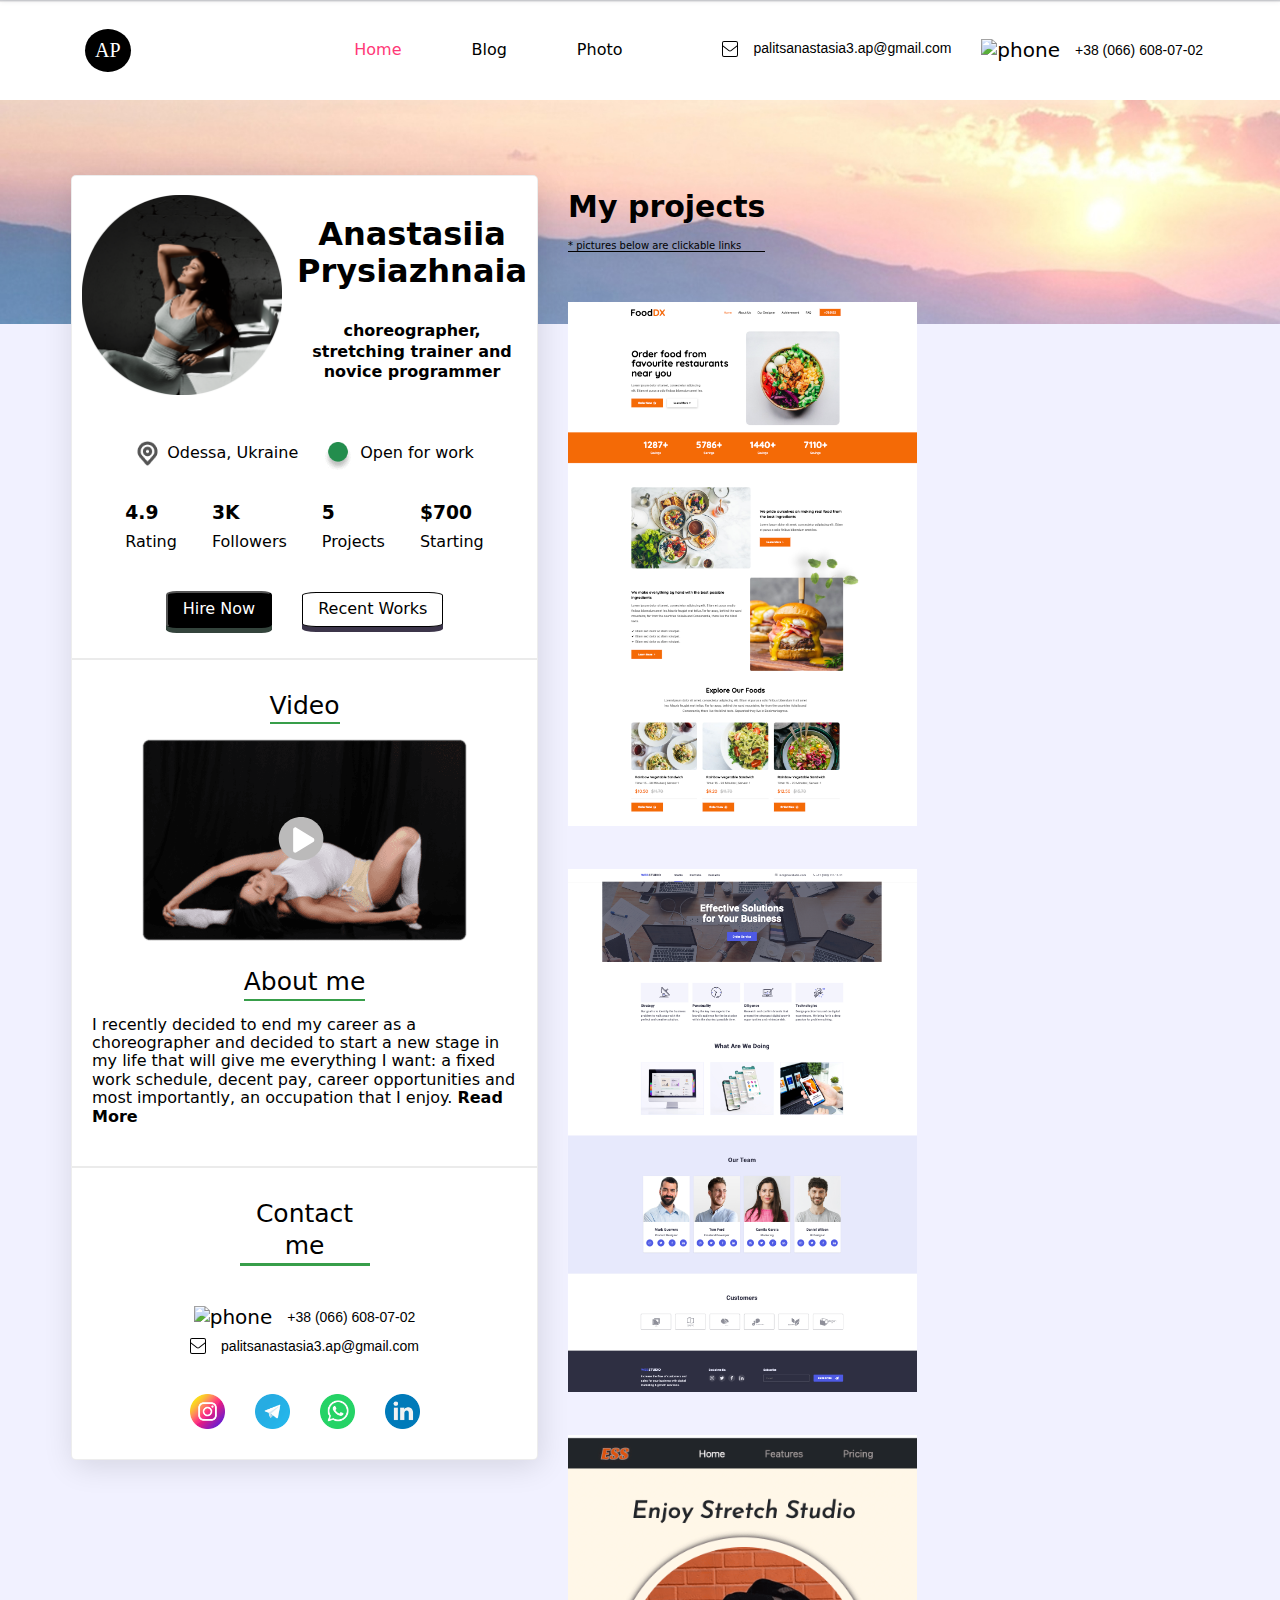
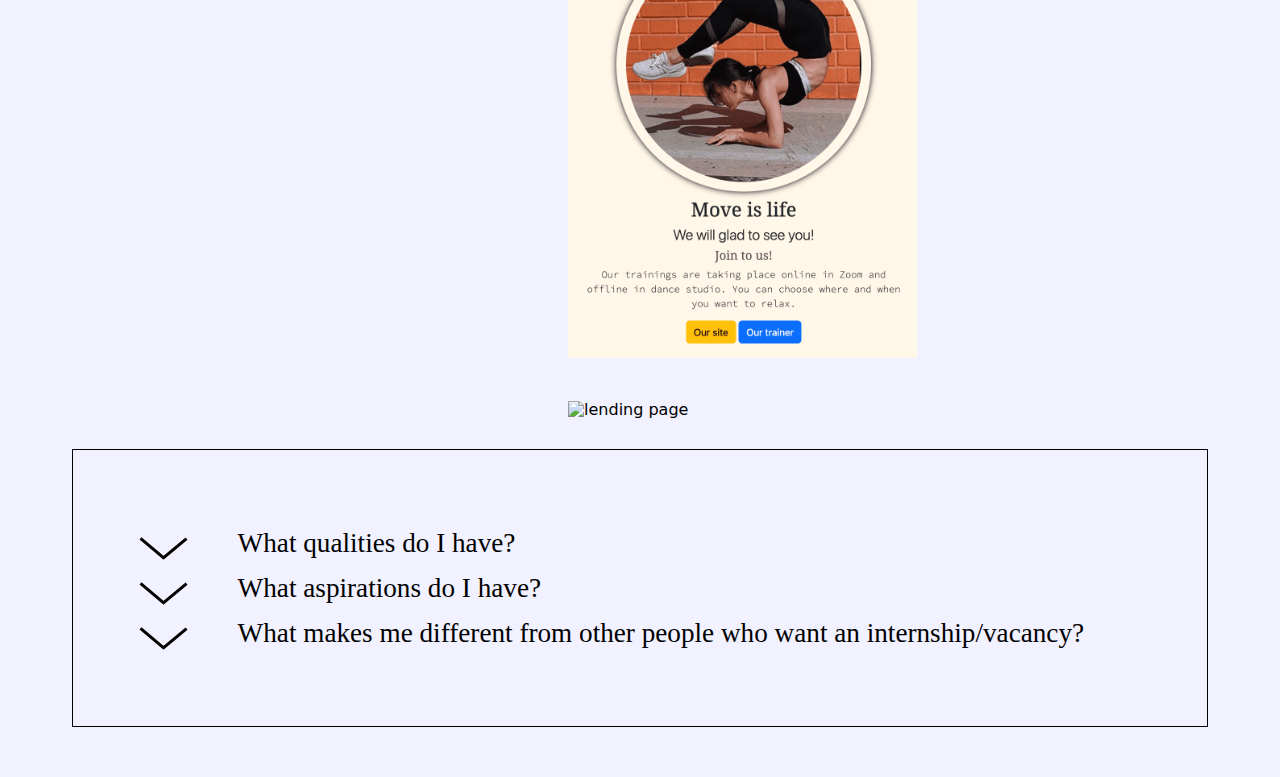
==== commit 368e5b0e: "more fixes" ====
--- a/index.html
+++ b/index.html
@@ -18,35 +18,226 @@
     />
   </head>
   <body>
-    <div class="wrapper">
-      <header class="header page-header">
-        <div class="container burger-container container-header">
-          <div class="container">
-            <div class="container nav-container">
-              <a href="./index.html" class="logo">AP</a>
-              <div class="menu">
-                <nav class="nav">
-                  <ul class="nav-items">
-                    <li class="nav-item">
-                      <a class="nav-link active" href="./index.html">Home</a>
-                    </li>
-                    <li class="nav-item">
-                      <a class="nav-link" href="./blog.html">Blog</a>
-                    </li>
-                    <li class="nav-item">
-                      <a class="nav-link" href="./photo.html">Photo</a>
-                    </li>
-                  </ul>
-                </nav>
+    <header class="header page-header">
+      <div class="container burger-container container-header">
+        <div class="container">
+          <div class="container nav-container">
+            <a href="./index.html" class="logo">AP</a>
+            <div class="menu">
+              <nav class="nav">
+                <ul class="nav-items">
+                  <li class="nav-item">
+                    <a class="nav-link active" href="./index.html">Home</a>
+                  </li>
+                  <li class="nav-item">
+                    <a class="nav-link" href="./blog.html">Blog</a>
+                  </li>
+                  <li class="nav-item">
+                    <a class="nav-link" href="./photo.html">Photo</a>
+                  </li>
+                </ul>
+              </nav>
+              <div class="contacts">
+                <ul class="contacts-icons">
+                  <li class="contacts-icon">
+                    <a
+                      href="mailto:palitsanastasia3.ap@gmail.com"
+                      class="contact-icon"
+                    >
+                      <svg
+                        class="envelop icon"
+                        width="16"
+                        fill="#000000"
+                        viewBox="0 0 32.311 32.311"
+                        xmlns="http://www.w3.org/2000/svg"
+                      >
+                        <g stroke-width="0"></g>
+                        <g transform="translate(-224.531 -194.157)">
+                          <path
+                            d="M252.782,196.157a2.062,2.062,0,0,1,2.06,2.06v24.191a2.062,2.062,0,0,1-2.06,2.06H228.591a2.063,2.063,0,0,1-2.06-2.06V198.217a2.063,2.063,0,0,1,2.06-2.06h24.191m0-2H228.591a4.06,4.06,0,0,0-4.06,4.06v24.191a4.06,4.06,0,0,0,4.06,4.06h24.191a4.06,4.06,0,0,0,4.06-4.06V198.217a4.06,4.06,0,0,0-4.06-4.06Z"
+                          ></path>
+                          <path
+                            d="M240.687,215.205a4.478,4.478,0,0,1-2.729-.922l-13.011-9.943,1.215-1.59,13.01,9.944a2.5,2.5,0,0,0,3.03,0l12.853-9.826,1.215,1.59-12.853,9.825A4.492,4.492,0,0,1,240.687,215.205Z"
+                          ></path>
+                        </g>
+                      </svg>
+                      <span>palitsanastasia3.ap@gmail.com</span>
+                    </a>
+                  </li>
+                  <li class="contacts-icon">
+                    <a href="tel:+380666080702" class="contact-icon">
+                      <img
+                        class="icon"
+                        height="22"
+                        src="https://img.icons8.com/ios/50/null/apple-phone.png"
+                        alt="phone"
+                      />
+                      <span> +38 (066) 608-07-02 </span>
+                    </a>
+                  </li>
+                </ul>
+              </div>
+            </div>
+          </div>
+          <!--BURGER-------------------------- -->
+          <div class="header-menu-container">
+            <button
+              class="menu-toggle js-open-menu"
+              aria-expanded="false"
+              aria-controls="mobile-menu"
+            >
+              <svg
+                width="24"
+                height="24"
+                fill="currentColor"
+                viewBox="0 0 20 20"
+                xmlns="http://www.w3.org/2000/svg"
+              >
+                <path
+                  fill-rule="evenodd"
+                  d="M3 5a1 1 0 011-1h12a1 1 0 110 2H4a1 1 0 01-1-1zM3 10a1 1 0 011-1h12a1 1 0 110 2H4a1 1 0 01-1-1zM3 15a1 1 0 011-1h12a1 1 0 110 2H4a1 1 0 01-1-1z"
+                  clip-rule="evenodd"
+                ></path>
+              </svg>
+            </button>
+          </div>
+          <!--BURGER-------------------------- -->
+        </div>
+      </div>
+    </header>
+    <main class="bg-sun">
+      <div class="container">
+        <div class="flex-container">
+          <section class="section-profile">
+            <div class="profile-container">
+              <div class="profile">
+                <div class="header">
+                  <div class="all-description">
+                    <div class="flex">
+                      <img
+                        src="./home/img/avatar.png"
+                        alt="avatar"
+                        class="avatar"
+                        width="200"
+                        height="200"
+                      />
+                      <div class="description">
+                        <h1 class="name">Anastasiia Prysiazhnaia</h1>
+                        <h4 class="job">
+                          choreographer, stretching trainer and novice
+                          programmer
+                        </h4>
+                      </div>
+                    </div>
+                    <div class="block">
+                      <div class="block-1">
+                        <img
+                          src="./home/icons/akar-icons_location.png"
+                          alt="place"
+                          class="local"
+                        />
+                        <p class="city">Odessa, Ukraine</p>
+                      </div>
+                      <div class="block-1">
+                        <img
+                          src="./home/icons/Ellipse-green.png"
+                          alt="green circle"
+                          class="condition"
+                        />
+                        <p class="work">Open for work</p>
+                      </div>
+                    </div>
+                  </div>
+                </div>
+              </div>
+              <div class="content-container">
+                <div class="buttons">
+                  <div class="b1">
+                    <h3 class="n1">4.9</h3>
+                    <p class="t1">Rating</p>
+                  </div>
+                  <div class="b1">
+                    <h3 class="n1">3K</h3>
+                    <p class="t1">Followers</p>
+                  </div>
+                  <div class="b1">
+                    <h3 class="n1">5</h3>
+                    <p class="t1">Projects</p>
+                  </div>
+                  <div class="b1">
+                    <h3 class="n1">$700</h3>
+                    <p class="t1">Starting</p>
+                  </div>
+                </div>
+
+                <div class="btns">
+                  <button
+                    type="button"
+                    class="hire js-open-modal"
+                    data-modal="contact-me"
+                  >
+                    Hire Now
+                  </button>
+                  <a
+                    class="recent"
+                    target="_blank"
+                    href="https://github.com/Anastasia-front?tab=repositories"
+                    >Recent Works</a
+                  >
+                </div>
+                <div class="video-about">
+                  <h3 class="title" id="back-to-home-appear">Video</h3>
+                  <a href="#" onclick="return false;">
+                    <div class="img">
+                      <img
+                        src="./home/img/under-vid.png"
+                        alt="background"
+                        class="img1"
+                      />
+                      <div class="svg">
+                        <svg width="55" height="55" class="round">
+                          <use
+                            href="./home/icons/video-icons.svg#icon-circle"
+                          ></use>
+                        </svg>
+                        <svg width="45" height="45" class="triangle">
+                          <use
+                            href="./home/icons/video-icons.svg#icon-play"
+                          ></use>
+                        </svg>
+                      </div>
+                    </div>
+                  </a>
+                  <h3 class="title">About me</h3>
+                  <p class="text">
+                    I recently decided to end my career as a choreographer and
+                    decided to start a new stage in my life that will give me
+                    everything I want: a fixed work schedule, decent pay, career
+                    opportunities and most importantly, an occupation that I
+                    enjoy. <b><a href="./about.html">Read More</a> </b>
+                  </p>
+                </div>
                 <div class="contacts">
-                  <ul class="contacts-icons">
-                    <li class="contacts-icon">
+                  <h3 class="title">Contact me</h3>
+                  <div class="contact">
+                    <div class="phone contacts-icon">
+                      <a href="tel:+380666080702" class="contact-icon">
+                        <img
+                          class="icon"
+                          height="22"
+                          alt="phone"
+                          src="https://img.icons8.com/ios/50/null/apple-phone.png"
+                        />
+                        <span> +38 (066) 608-07-02 </span>
+                      </a>
+                    </div>
+                    <div class="email contacts-icon">
                       <a
                         href="mailto:palitsanastasia3.ap@gmail.com"
                         class="contact-icon"
                       >
                         <svg
-                          class="envelop icon"
+                          class="icon"
                           width="16"
                           fill="#000000"
                           viewBox="0 0 32.311 32.311"
@@ -64,350 +255,153 @@
                         </svg>
                         <span>palitsanastasia3.ap@gmail.com</span>
                       </a>
-                    </li>
-                    <li class="contacts-icon">
-                      <a href="tel:+380666080702" class="contact-icon">
-                        <img
-                          class="icon"
-                          height="22"
-                          src="https://img.icons8.com/ios/50/null/apple-phone.png"
-                          alt="phone"
-                        />
-                        <span> +38 (066) 608-07-02 </span>
-                      </a>
-                    </li>
-                  </ul>
+                    </div>
+                  </div>
+                  <div class="icons">
+                    <a
+                      href="https://www.instagram.com/nastia_stretching/"
+                      target="_blank"
+                      rel="noopener noreferrer"
+                      ><img
+                        class="pic"
+                        src="./home/icons/instagram.png"
+                        alt="label instagram"
+                    /></a>
+                    <a
+                      href="https://t.me/nastia_stretching"
+                      target="_blank"
+                      rel="noopener noreferrer"
+                    >
+                      <img
+                        class="pic"
+                        src="./home/icons/telegram.png"
+                        alt="label telegram"
+                    /></a>
+                    <a
+                      href="https://api.whatsapp.com/send?phone=380666080702&text=%D0%94%D0%BE%D0%B1%D1%80%D1%8B%D0%B9%20%D0%B4%D0%B5%D0%BD%D1%8C%2C%20%D1%8F%20%D0%BF%D0%BE%20%D0%BF%D0%BE%D0%B2%D0%BE%D0%B4%D1%83..."
+                      target="_blank"
+                      rel="noopener noreferrer"
+                      ><img
+                        class="pic"
+                        src="./home/icons/whatsapp.png"
+                        alt="label whatsapp"
+                    /></a>
+                    <a
+                      href="http://www.linkedin.com/in/%D0%B0%D0%BD%D0%B0%D1%81%D1%82%D0%B0%D1%81%D0%B8%D1%8F-%D0%BF%D1%80%D0%B8%D1%81%D1%8F%D0%B6%D0%BD%D0%B0%D1%8F-b425a517a"
+                      target="_blank"
+                      rel="noopener noreferrer"
+                      ><img
+                        class="pic"
+                        src="./home/icons/linkedin.png"
+                        alt="label linkedin"
+                    /></a>
+                  </div>
                 </div>
               </div>
             </div>
-            <!--BURGER-------------------------- -->
-            <div class="header-menu-container">
-              <button
-                class="menu-toggle js-open-menu"
-                aria-expanded="false"
-                aria-controls="mobile-menu"
-              >
-                <svg
-                  width="24"
-                  height="24"
-                  fill="currentColor"
-                  viewBox="0 0 20 20"
-                  xmlns="http://www.w3.org/2000/svg"
-                >
-                  <path
-                    fill-rule="evenodd"
-                    d="M3 5a1 1 0 011-1h12a1 1 0 110 2H4a1 1 0 01-1-1zM3 10a1 1 0 011-1h12a1 1 0 110 2H4a1 1 0 01-1-1zM3 15a1 1 0 011-1h12a1 1 0 110 2H4a1 1 0 01-1-1z"
-                    clip-rule="evenodd"
-                  ></path>
-                </svg>
-              </button>
-            </div>
-            <!--BURGER-------------------------- -->
-          </div>
-        </div>
-      </header>
-      <main class="bg-sun">
-        <div class="container">
-          <div class="flex-container">
-            <section class="section-profile">
-              <div class="profile-container">
-                <div class="profile">
-                  <div class="header">
-                    <div class="all-description">
-                      <div class="flex">
-                        <img
-                          src="./home/img/avatar.png"
-                          alt="avatar"
-                          class="avatar"
-                          width="200"
-                          height="200"
-                        />
-                        <div class="description">
-                          <h1 class="name">Anastasiia Prysiazhnaia</h1>
-                          <h4 class="job">
-                            choreographer, stretching trainer and novice
-                            programmer
-                          </h4>
-                        </div>
-                      </div>
-                      <div class="block">
-                        <div class="block-1">
-                          <img
-                            src="./home/icons/akar-icons_location.png"
-                            alt="place"
-                            class="local"
-                          />
-                          <p class="city">Odessa, Ukraine</p>
-                        </div>
-                        <div class="block-1">
-                          <img
-                            src="./home/icons/Ellipse-green.png"
-                            alt="green circle"
-                            class="condition"
-                          />
-                          <p class="work">Open for work</p>
-                        </div>
-                      </div>
-                    </div>
-                  </div>
-                </div>
-                <div class="content-container">
-                  <div class="buttons">
-                    <div class="b1">
-                      <h3 class="n1">4.9</h3>
-                      <p class="t1">Rating</p>
-                    </div>
-                    <div class="b1">
-                      <h3 class="n1">3K</h3>
-                      <p class="t1">Followers</p>
-                    </div>
-                    <div class="b1">
-                      <h3 class="n1">5</h3>
-                      <p class="t1">Projects</p>
-                    </div>
-                    <div class="b1">
-                      <h3 class="n1">$700</h3>
-                      <p class="t1">Starting</p>
-                    </div>
-                  </div>
-
-                  <div class="btns">
-                    <button
-                      type="button"
-                      class="hire js-open-modal"
-                      data-modal="contact-me"
-                    >
-                      Hire Now
-                    </button>
-                    <a
-                      class="recent"
-                      target="_blank"
-                      href="https://github.com/Anastasia-front?tab=repositories"
-                      >Recent Works</a
-                    >
-                  </div>
-                  <div class="video-about">
-                    <h3 class="title" id="back-to-home-appear">Video</h3>
-                    <a href="#" onclick="return false;">
-                      <div class="img">
-                        <img
-                          src="./home/img/under-vid.png"
-                          alt="background"
-                          class="img1"
-                        />
-                        <div class="svg">
-                          <svg width="55" height="55" class="round">
-                            <use
-                              href="./home/icons/video-icons.svg#icon-circle"
-                            ></use>
-                          </svg>
-                          <svg width="45" height="45" class="triangle">
-                            <use
-                              href="./home/icons/video-icons.svg#icon-play"
-                            ></use>
-                          </svg>
-                        </div>
-                      </div>
-                    </a>
-                    <h3 class="title">About me</h3>
-                    <p class="text">
-                      I recently decided to end my career as a choreographer and
-                      decided to start a new stage in my life that will give me
-                      everything I want: a fixed work schedule, decent pay,
-                      career opportunities and most importantly, an occupation
-                      that I enjoy. <b><a href="./about.html">Read More</a> </b>
-                    </p>
-                  </div>
-                  <div class="contacts">
-                    <h3 class="title">Contact me</h3>
-                    <div class="contact">
-                      <div class="phone contacts-icon">
-                        <a href="tel:+380666080702" class="contact-icon">
-                          <img
-                            class="icon"
-                            height="22"
-                            alt="phone"
-                            src="https://img.icons8.com/ios/50/null/apple-phone.png"
-                          />
-                          <span> +38 (066) 608-07-02 </span>
-                        </a>
-                      </div>
-                      <div class="email contacts-icon">
-                        <a
-                          href="mailto:palitsanastasia3.ap@gmail.com"
-                          class="contact-icon"
-                        >
-                          <svg
-                            class="icon"
-                            width="16"
-                            fill="#000000"
-                            viewBox="0 0 32.311 32.311"
-                            xmlns="http://www.w3.org/2000/svg"
-                          >
-                            <g stroke-width="0"></g>
-                            <g transform="translate(-224.531 -194.157)">
-                              <path
-                                d="M252.782,196.157a2.062,2.062,0,0,1,2.06,2.06v24.191a2.062,2.062,0,0,1-2.06,2.06H228.591a2.063,2.063,0,0,1-2.06-2.06V198.217a2.063,2.063,0,0,1,2.06-2.06h24.191m0-2H228.591a4.06,4.06,0,0,0-4.06,4.06v24.191a4.06,4.06,0,0,0,4.06,4.06h24.191a4.06,4.06,0,0,0,4.06-4.06V198.217a4.06,4.06,0,0,0-4.06-4.06Z"
-                              ></path>
-                              <path
-                                d="M240.687,215.205a4.478,4.478,0,0,1-2.729-.922l-13.011-9.943,1.215-1.59,13.01,9.944a2.5,2.5,0,0,0,3.03,0l12.853-9.826,1.215,1.59-12.853,9.825A4.492,4.492,0,0,1,240.687,215.205Z"
-                              ></path>
-                            </g>
-                          </svg>
-                          <span>palitsanastasia3.ap@gmail.com</span>
-                        </a>
-                      </div>
-                    </div>
-                    <div class="icons">
-                      <a
-                        href="https://www.instagram.com/nastia_stretching/"
-                        target="_blank"
-                        rel="noopener noreferrer"
-                        ><img
-                          class="pic"
-                          src="./home/icons/instagram.png"
-                          alt="label instagram"
-                      /></a>
-                      <a
-                        href="https://t.me/nastia_stretching"
-                        target="_blank"
-                        rel="noopener noreferrer"
-                      >
-                        <img
-                          class="pic"
-                          src="./home/icons/telegram.png"
-                          alt="label telegram"
-                      /></a>
-                      <a
-                        href="https://api.whatsapp.com/send?phone=380666080702&text=%D0%94%D0%BE%D0%B1%D1%80%D1%8B%D0%B9%20%D0%B4%D0%B5%D0%BD%D1%8C%2C%20%D1%8F%20%D0%BF%D0%BE%20%D0%BF%D0%BE%D0%B2%D0%BE%D0%B4%D1%83..."
-                        target="_blank"
-                        rel="noopener noreferrer"
-                        ><img
-                          class="pic"
-                          src="./home/icons/whatsapp.png"
-                          alt="label whatsapp"
-                      /></a>
-                      <a
-                        href="http://www.linkedin.com/in/%D0%B0%D0%BD%D0%B0%D1%81%D1%82%D0%B0%D1%81%D0%B8%D1%8F-%D0%BF%D1%80%D0%B8%D1%81%D1%8F%D0%B6%D0%BD%D0%B0%D1%8F-b425a517a"
-                        target="_blank"
-                        rel="noopener noreferrer"
-                        ><img
-                          class="pic"
-                          src="./home/icons/linkedin.png"
-                          alt="label linkedin"
-                      /></a>
-                    </div>
-                  </div>
-                </div>
-              </div>
-            </section>
-            <section class="my-projects">
-              <h4 class="my-projects__title">
-                My projects
-                <span class="under">* pictures below are clickable links</span>
-              </h4>
-              <div class="projects-container">
-                <a
-                  href="https://anastasia-front.github.io/Food-website/"
-                  target="_blank"
-                  rel="noopener noreferrer"
-                  ><img
-                    src="./home/img/food-website.png"
-                    alt="another page"
-                    class="i"
-                /></a>
-                <a
-                  href="https://anastasia-front.github.io/goit-markup-hw-07/"
-                  target="_blank"
-                  rel="noopener noreferrer"
-                  ><img src="./home/img/go-it.png" alt="lending page" class="i"
-                /></a>
-                <a
-                  href="./index-ess.html"
-                  target="_blank"
-                  rel="noopener noreferrer"
-                  ><img src="./home/img/ess.png" alt="another page" class="i"
-                /></a>
-                <a href="./adapt.html" target="_blank" rel="noopener noreferrer"
-                  ><img
-                    src="./home/img/Untitled.png"
-                    alt="lending page"
-                    class="i"
-                /></a>
-              </div>
-            </section>
-          </div>
-          <section class="spoiler one">
-            <div class="spoiler__container">
-              <div class="spoiler__item">
-                <div class="spoiler__title">What qualities do I have?</div>
-                <div class="spoiler__text">
-                  <p>
-                    Since childhood, I have been very executive, attentive,
-                    responsible.
-                  </p>
-                  <p>
-                    Already in adolescence, she was distinguished by punctuality
-                    and developed mental abilities.
-                  </p>
-                  <p>
-                    Working for 5 years as a choreographer, she organized
-                    events, had excellent contact with parents and children, and
-                    also led the team (taking into account the opinion of each
-                    member).
-                  </p>
-                </div>
-              </div>
-              <div class="spoiler__item">
-                <div class="spoiler__title">What aspirations do I have?</div>
-                <div class="spoiler__text">
-                  <p>
-                    Since I have a constant desire to develop, I want to learn
-                    something new every day - that's why I took up the
-                    development of a new profession.
-                  </p>
-                  <p>
-                    I really like to understand how everything works and
-                    understand all the ins and outs to the smallest detail -
-                    that's why I succeed in any business.
-                  </p>
-                </div>
-              </div>
-              <div class="spoiler__item">
-                <div class="spoiler__title">
-                  What makes me different from other people who want an
-                  internship/vacancy?
-                </div>
-                <div class="spoiler__text">
-                  <p>
-                    Firstly, I really want to become a programmer - so I will
-                    make every effort to acquire the necessary knowledge at the
-                    initial stage (and then, of course, I will always learn and
-                    develop).
-                  </p>
-                  <p>
-                    Secondly, I have excellent self-discipline - therefore I am
-                    a completely autonomous employee in the future, because I am
-                    self-taught and found all the solutions to problems on my
-                    own without a mentor (therefore, the initial stages have
-                    unstructured code, do not meet writing standards - but I am
-                    going to solve and improve this issue next time).
-                  </p>
-                </div>
-              </div>
+          </section>
+          <section class="my-projects">
+            <h4 class="my-projects__title">
+              My projects
+              <span class="under">* pictures below are clickable links</span>
+            </h4>
+            <div class="projects-container">
+              <a
+                href="https://anastasia-front.github.io/Food-website/"
+                target="_blank"
+                rel="noopener noreferrer"
+                ><img
+                  src="./home/img/food-website.png"
+                  alt="another page"
+                  class="i"
+              /></a>
+              <a
+                href="https://anastasia-front.github.io/goit-markup-hw-07/"
+                target="_blank"
+                rel="noopener noreferrer"
+                ><img src="./home/img/go-it.png" alt="lending page" class="i"
+              /></a>
+              <a
+                href="./index-ess.html"
+                target="_blank"
+                rel="noopener noreferrer"
+                ><img src="./home/img/ess.png" alt="another page" class="i"
+              /></a>
+              <a href="./adapt.html" target="_blank" rel="noopener noreferrer"
+                ><img
+                  src="./home/img/Untitled.png"
+                  alt="lending page"
+                  class="i"
+              /></a>
             </div>
           </section>
         </div>
-      </main>
-      <button class="back-home btn-hidden" id="back-home">
-        <svg width="25" height="25" class="back-home__icon">
-          <use
-            href="./home/icons/video-icons.svg#icon-arrow-right-on-btn"
-          ></use>
-        </svg>
-      </button>
-      <script src="./js/back-to-home.js"></script>
-    </div>
+        <section class="spoiler one">
+          <div class="spoiler__container">
+            <div class="spoiler__item">
+              <div class="spoiler__title">What qualities do I have?</div>
+              <div class="spoiler__text">
+                <p>
+                  Since childhood, I have been very executive, attentive,
+                  responsible.
+                </p>
+                <p>
+                  Already in adolescence, she was distinguished by punctuality
+                  and developed mental abilities.
+                </p>
+                <p>
+                  Working for 5 years as a choreographer, she organized events,
+                  had excellent contact with parents and children, and also led
+                  the team (taking into account the opinion of each member).
+                </p>
+              </div>
+            </div>
+            <div class="spoiler__item">
+              <div class="spoiler__title">What aspirations do I have?</div>
+              <div class="spoiler__text">
+                <p>
+                  Since I have a constant desire to develop, I want to learn
+                  something new every day - that's why I took up the development
+                  of a new profession.
+                </p>
+                <p>
+                  I really like to understand how everything works and
+                  understand all the ins and outs to the smallest detail -
+                  that's why I succeed in any business.
+                </p>
+              </div>
+            </div>
+            <div class="spoiler__item">
+              <div class="spoiler__title">
+                What makes me different from other people who want an
+                internship/vacancy?
+              </div>
+              <div class="spoiler__text">
+                <p>
+                  Firstly, I really want to become a programmer - so I will make
+                  every effort to acquire the necessary knowledge at the initial
+                  stage (and then, of course, I will always learn and develop).
+                </p>
+                <p>
+                  Secondly, I have excellent self-discipline - therefore I am a
+                  completely autonomous employee in the future, because I am
+                  self-taught and found all the solutions to problems on my own
+                  without a mentor (therefore, the initial stages have
+                  unstructured code, do not meet writing standards - but I am
+                  going to solve and improve this issue next time).
+                </p>
+              </div>
+            </div>
+          </div>
+        </section>
+      </div>
+    </main>
+    <button class="back-home btn-hidden" id="back-home">
+      <svg width="25" height="25" class="back-home__icon">
+        <use href="./home/icons/video-icons.svg#icon-arrow-right-on-btn"></use>
+      </svg>
+    </button>
+    <script src="./js/back-to-home.js"></script>
     <!--BURGER-------------------------- -->
 
     <div class="menu-container js-menu-container" id="mobile-menu">
@@ -554,33 +548,35 @@
     <!--BURGER-------------------------- -->
     <script src="https://ajax.googleapis.com/ajax/libs/jquery/2.2.0/jquery.min.js"></script>
     <script src="./js/jquery.js"></script>
-    <div class="overlay js-overlay-modal">
-      <div class="modal modal-contact-me" data-modal="contact-me">
-        <button class="js-modal-close close" type="button">
-          <svg
-            fill="#000"
-            height="20px"
-            width="20px"
-            version="1.1"
-            xmlns="http://www.w3.org/2000/svg"
-            xmlns:xlink="http://www.w3.org/1999/xlink"
-            viewBox="0 0 512 512"
-            enable-background="new 0 0 512 512"
-            xml:space="preserve"
-            stroke="#000"
-          >
-            <g stroke-width="0"></g>
-            <path
-              d="M512,42.7L469.3,0l-128,128V0l-64,64l-0.1,170.8l170.8-0.1l64-64H384L512,42.7z M0,341.3h128L0,469.3L42.7,512l128-128v128 l64-64l0.1-170.8L64,277.3L0,341.3z"
-            ></path>
-          </svg>
-        </button>
-        <h3 class="title">
-          Your notification has been sent to me - I will be glad to be
-          interviewed by you soon!)
-        </h3>
-      </div>
+    <!--MODAL-------------------------- -->
+
+    <div class="modal modal-contact-me" data-modal="contact-me">
+      <button class="js-modal-close close" type="button">
+        <svg
+          fill="#000"
+          height="20px"
+          width="20px"
+          version="1.1"
+          xmlns="http://www.w3.org/2000/svg"
+          xmlns:xlink="http://www.w3.org/1999/xlink"
+          viewBox="0 0 512 512"
+          enable-background="new 0 0 512 512"
+          xml:space="preserve"
+          stroke="#000"
+        >
+          <g stroke-width="0"></g>
+          <path
+            d="M512,42.7L469.3,0l-128,128V0l-64,64l-0.1,170.8l170.8-0.1l64-64H384L512,42.7z M0,341.3h128L0,469.3L42.7,512l128-128v128 l64-64l0.1-170.8L64,277.3L0,341.3z"
+          ></path>
+        </svg>
+      </button>
+      <h3 class="title">
+        Your notification has been sent to me - I will be glad to be interviewed
+        by you soon!)
+      </h3>
     </div>
+    <div class="overlay js-overlay-modal"></div>
     <script src="./js/modal.js"></script>
+    <!--MODAL-------------------------- -->
   </body>
 </html>
--- a/css/main.css
+++ b/css/main.css
@@ -17,14 +17,18 @@
 
 .section-profile,
 .my-projects {
-  margin-top: 10vh;
+  margin-top: 75px;
 }
 
 .section-profile {
-  padding: 50px 0;
   max-width: -webkit-min-content;
   max-width: -moz-min-content;
   max-width: min-content;
+}
+@media screen and (max-width: 768px) {
+  .section-profile {
+    padding: 20px 0;
+  }
 }
 
 .profile-container {
@@ -258,7 +262,7 @@
   .projects-container {
     -moz-column-gap: 29px;
          column-gap: 29px;
-    row-gap: 53px;
+    row-gap: 43px;
   }
 }
 .projects-container a {
@@ -465,7 +469,7 @@
     font-size: 30px;
   }
   .spoiler {
-    margin: -30px 0 0 1px;
+    margin: 30px 0 0 1px;
     width: 99.8%;
     padding-bottom: 50px;
   }
@@ -491,7 +495,6 @@
     padding-bottom: 70px;
   }
 }
-/* ----------------------------GO_TOP---------------------------- */
 .header.blog {
   background: var(--bg-violet);
 }
@@ -913,13 +916,6 @@
   .container {
     max-width: 1158px;
   }
-}
-
-.wrapper {
-  width: 100vw;
-  height: 100vh;
-  overflow: auto;
-  position: relative;
 }
 
 body {
@@ -1303,7 +1299,6 @@
 }
 
 .overlay {
-  visibility: hidden;
   position: fixed;
   top: 0;
   left: 0;
@@ -1311,6 +1306,7 @@
   height: 100vh;
   background-color: rgba(46, 47, 66, 0.4);
   opacity: 0;
+  visibility: hidden;
   transition: opacity var(--main-transition);
   z-index: 999;
 }
@@ -1321,12 +1317,18 @@
   visibility: visible;
 }
 
+.no-scroll {
+  overflow: hidden;
+}
+
 .modal {
+  opacity: 0;
+  visibility: hidden;
   z-index: 1000;
   position: absolute;
-  top: 55%;
+  top: 40%;
   left: 50%;
-  transform: translate(-50%, -50%);
+  transform: translate(-50%, 55%);
   transition: transform var(--main-transition);
   overflow: scroll;
   background-color: var(--pink);
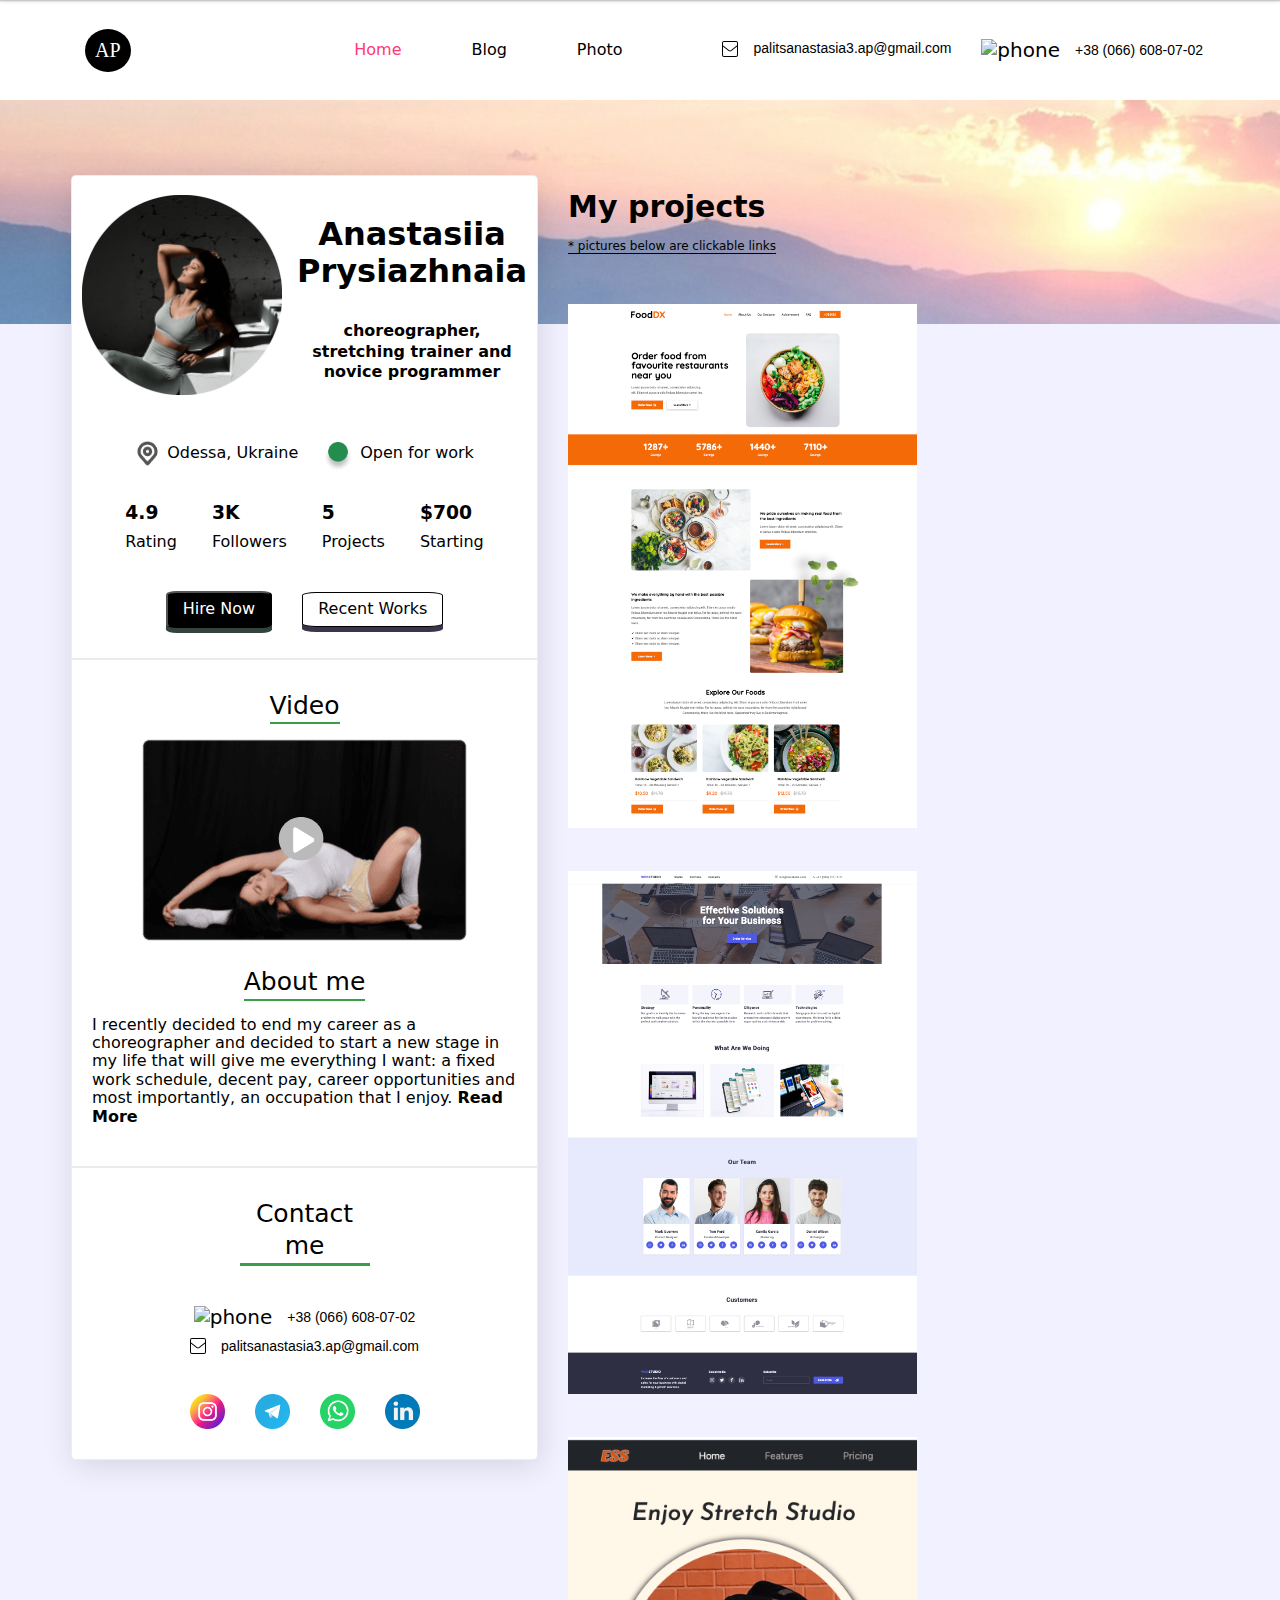
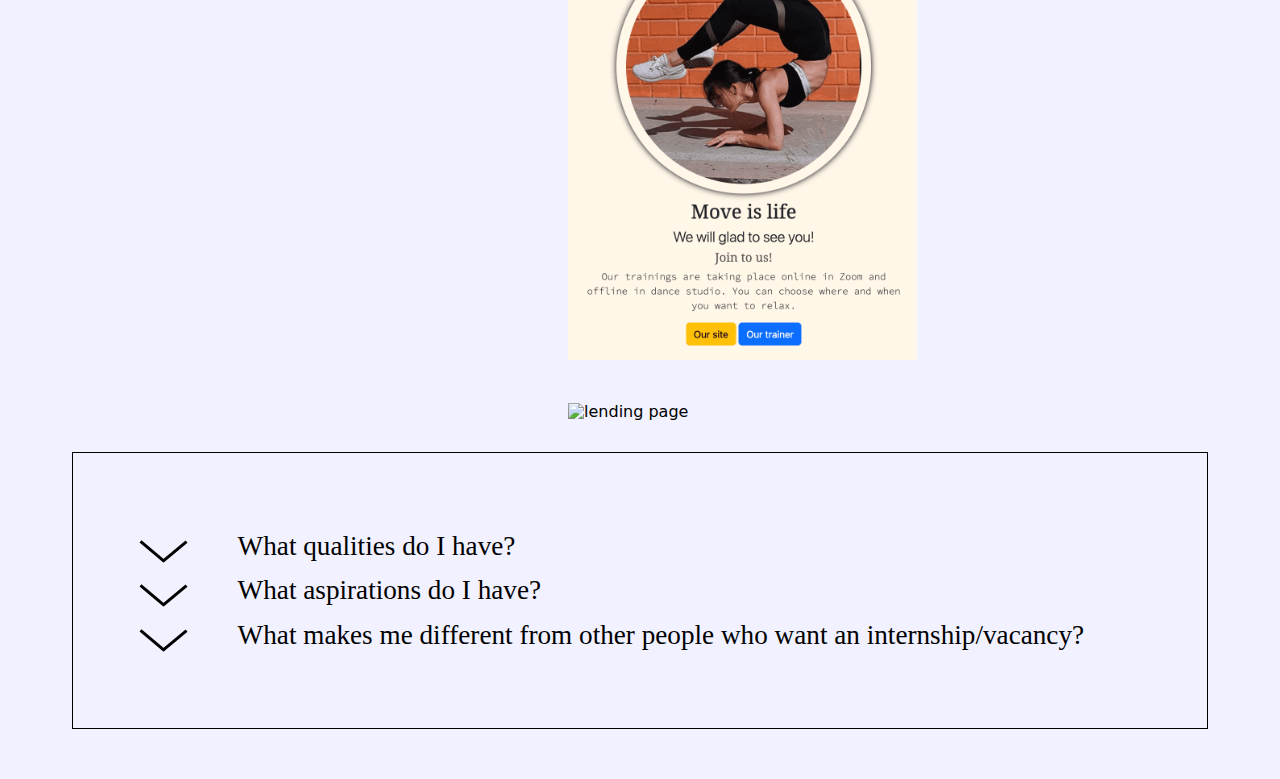
==== commit 6c80a190: "Update index.html" ====
--- a/index.html
+++ b/index.html
@@ -16,6 +16,24 @@
       href="https://fonts.googleapis.com/css2?family=Roboto:wght@400;500&display=swap"
       rel="stylesheet"
     />
+    <link
+      rel="apple-touch-icon"
+      sizes="180x180"
+      href="./logo/AP-apple-touch-icon.png"
+    />
+    <link
+      rel="icon"
+      type="image/png"
+      sizes="32x32"
+      href="./logo/AP-favicon-32x32.png"
+    />
+    <link
+      rel="icon"
+      type="image/png"
+      sizes="16x16"
+      href="./logo/AP-favicon-16x16.png"
+    />
+    <link rel="manifest" href="./logo/site.webmanifest" />
   </head>
   <body>
     <header class="header page-header">
@@ -259,7 +277,7 @@
                   </div>
                   <div class="icons">
                     <a
-                      href="https://www.instagram.com/nastia_stretching/"
+                      href="https://www.instagram.com/anastasiia_prysiazhnaia"
                       target="_blank"
                       rel="noopener noreferrer"
                       ><img
@@ -268,7 +286,7 @@
                         alt="label instagram"
                     /></a>
                     <a
-                      href="https://t.me/nastia_stretching"
+                      href="https://t.me/anastasiia_prysiazhnaia"
                       target="_blank"
                       rel="noopener noreferrer"
                     >
@@ -287,7 +305,7 @@
                         alt="label whatsapp"
                     /></a>
                     <a
-                      href="http://www.linkedin.com/in/%D0%B0%D0%BD%D0%B0%D1%81%D1%82%D0%B0%D1%81%D0%B8%D1%8F-%D0%BF%D1%80%D0%B8%D1%81%D1%8F%D0%B6%D0%BD%D0%B0%D1%8F-b425a517a"
+                      href="https://www.linkedin.com/in/anastasiia-prysiazhnaia"
                       target="_blank"
                       rel="noopener noreferrer"
                       ><img
@@ -316,7 +334,7 @@
                   class="i"
               /></a>
               <a
-                href="https://anastasia-front.github.io/goit-markup-hw-07/"
+                href="https://anastasia-front.github.io/web-studio/"
                 target="_blank"
                 rel="noopener noreferrer"
                 ><img src="./home/img/go-it.png" alt="lending page" class="i"
@@ -483,7 +501,7 @@
           <ul class="burger-svg-icons">
             <li>
               <a
-                href="https://www.instagram.com/nastia_stretching/"
+                href="https://www.instagram.com/anastasiia_prysiazhnaia"
                 target="_blank"
                 rel="noopener noreferrer"
                 class="pic"
@@ -496,7 +514,7 @@
             </li>
             <li>
               <a
-                href="https://t.me/nastia_stretching"
+                href="https://t.me/anastasiia_prysiazhnaia"
                 target="_blank"
                 rel="noopener noreferrer"
                 class="pic"
@@ -523,7 +541,7 @@
             </li>
             <li>
               <a
-                href="http://www.linkedin.com/in/%D0%B0%D0%BD%D0%B0%D1%81%D1%82%D0%B0%D1%81%D0%B8%D1%8F-%D0%BF%D1%80%D0%B8%D1%81%D1%8F%D0%B6%D0%BD%D0%B0%D1%8F-b425a517a"
+                href="https://www.linkedin.com/in/anastasiia-prysiazhnaia"
                 target="_blank"
                 rel="noopener noreferrer"
                 class="pic"
--- a/css/main.css
+++ b/css/main.css
@@ -40,6 +40,11 @@
   border: 1px solid rgba(0, 0, 0, 0.07);
   box-shadow: 2px 6px 31px rgba(0, 0, 0, 0.12);
   border-radius: 5px;
+}
+@media screen and (max-width: 768px) {
+  .profile-container {
+    margin-bottom: 30px;
+  }
 }
 
 .flex,
@@ -246,8 +251,14 @@
   flex-direction: column;
   gap: 15px;
 }
+@media screen and (max-width: 768px) {
+  .my-projects__title {
+    margin: 0 0 40px 90px;
+    text-align: center;
+  }
+}
 .my-projects__title .under {
-  font-size: 10px;
+  font-size: 12px;
   font-weight: normal;
 }
 
@@ -303,7 +314,7 @@
     height: 8%;
   }
 }
-@media screen and (min-width: 428px) and (max-width: 691px) {
+@media screen and (min-width: 428px) and (max-width: 591px) {
   .spoiler__container .spoiler__item:first-child .spoiler__title::before,
 .spoiler__container .spoiler__item:first-child .spoiler__title::after {
     content: "";
@@ -314,6 +325,17 @@
     top: 20px;
   }
 }
+@media screen and (min-width: 592px) and (max-width: 691px) {
+  .spoiler__container .spoiler__item:first-child .spoiler__title::before,
+.spoiler__container .spoiler__item:first-child .spoiler__title::after {
+    content: "";
+    width: 3.6%;
+    height: 4%;
+    background-color: #000;
+    position: absolute;
+    top: 20px;
+  }
+}
 .spoiler__container .spoiler__item:last-child .spoiler__title::before,
 .spoiler__container .spoiler__item:last-child .spoiler__title::after {
   content: "";
@@ -670,6 +692,11 @@
   text-transform: uppercase;
   line-height: 1.5;
   text-decoration: none;
+  text-shadow: none;
+}
+.sidebar__link:focus, .sidebar__link:active {
+  text-shadow: var(--text-shadow-black);
+  color: var(--white);
 }
 .sidebar__link:hover {
   text-shadow: var(--text-shadow-black);
@@ -1030,6 +1057,16 @@
   display: flex;
   justify-content: space-between;
   align-items: center;
+}
+
+.header .burger-container .container {
+  position: relative;
+}
+
+.header-menu-container {
+  position: absolute;
+  top: 0;
+  right: 0;
 }
 
 .nav-container {
@@ -1326,9 +1363,9 @@
   visibility: hidden;
   z-index: 1000;
   position: absolute;
-  top: 40%;
+  top: 50%;
   left: 50%;
-  transform: translate(-50%, 55%);
+  transform: translate(-50%, -50%);
   transition: transform var(--main-transition);
   overflow: scroll;
   background-color: var(--pink);
